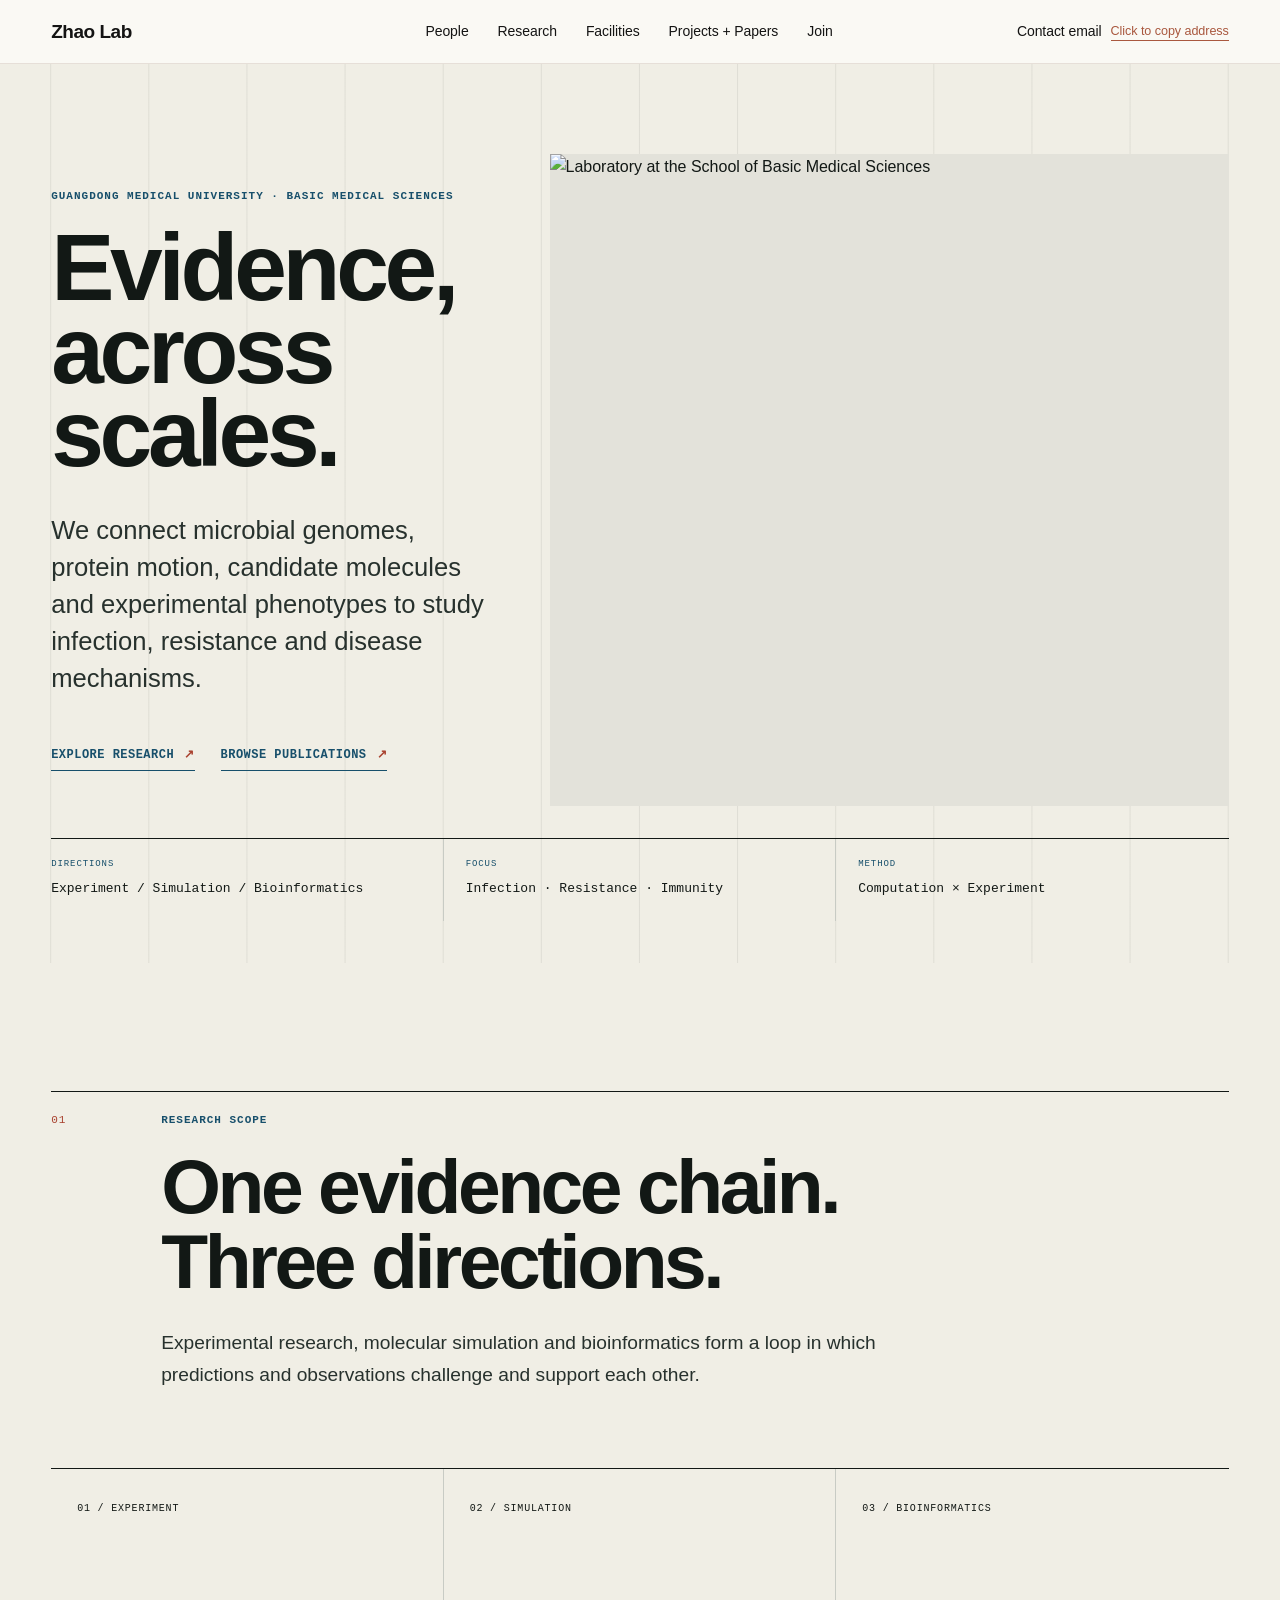
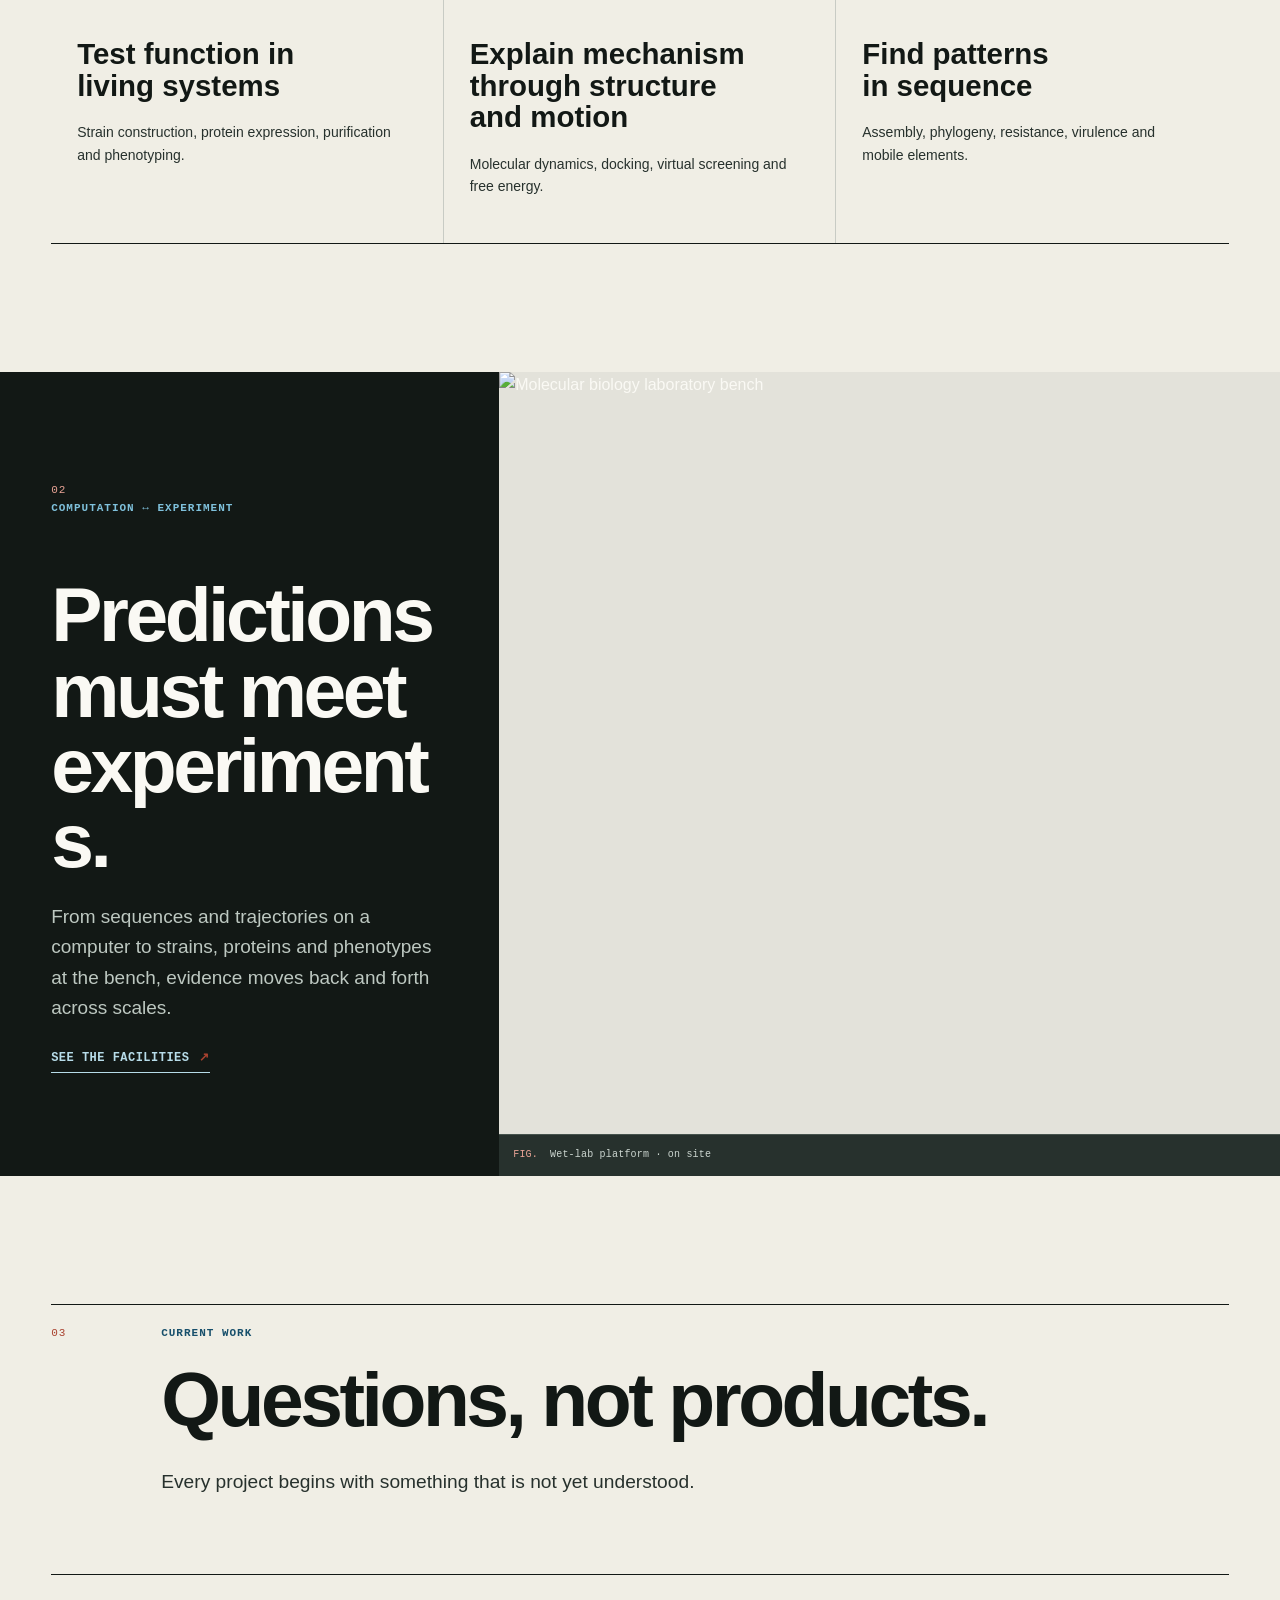
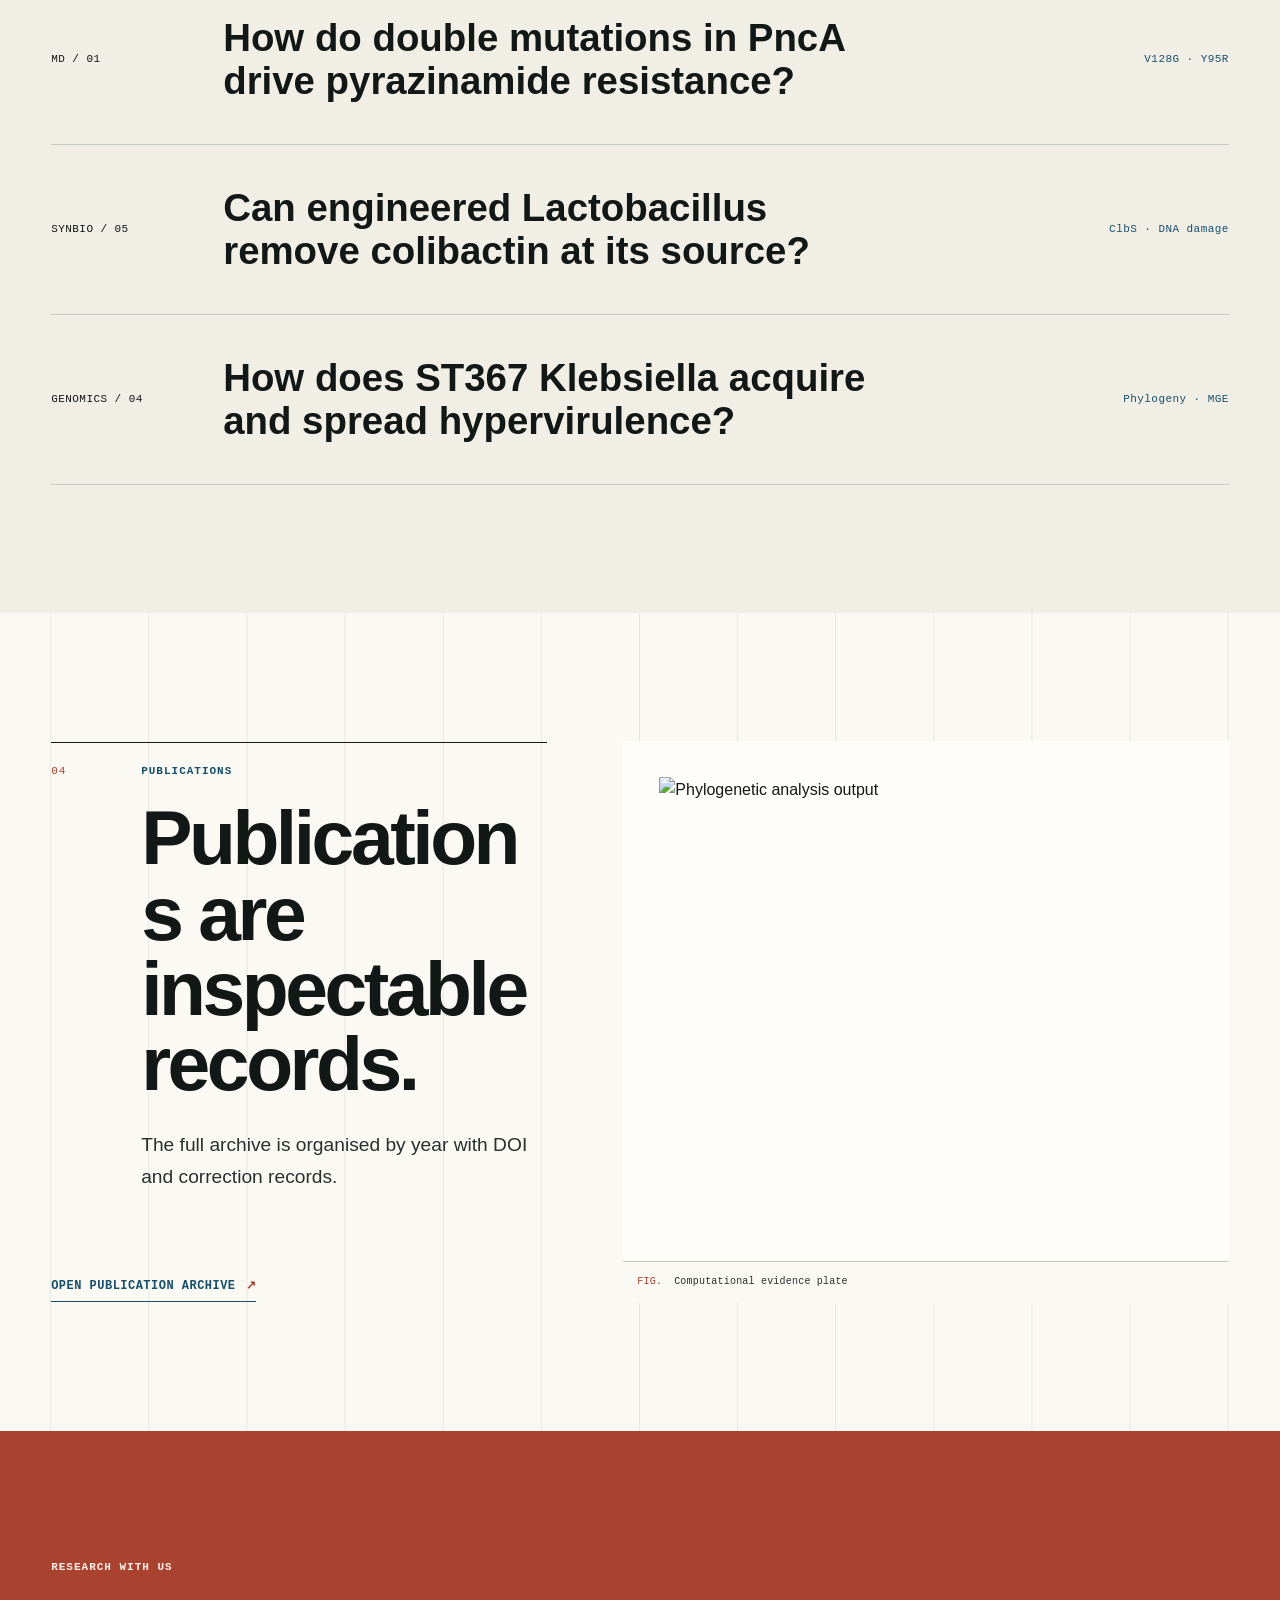
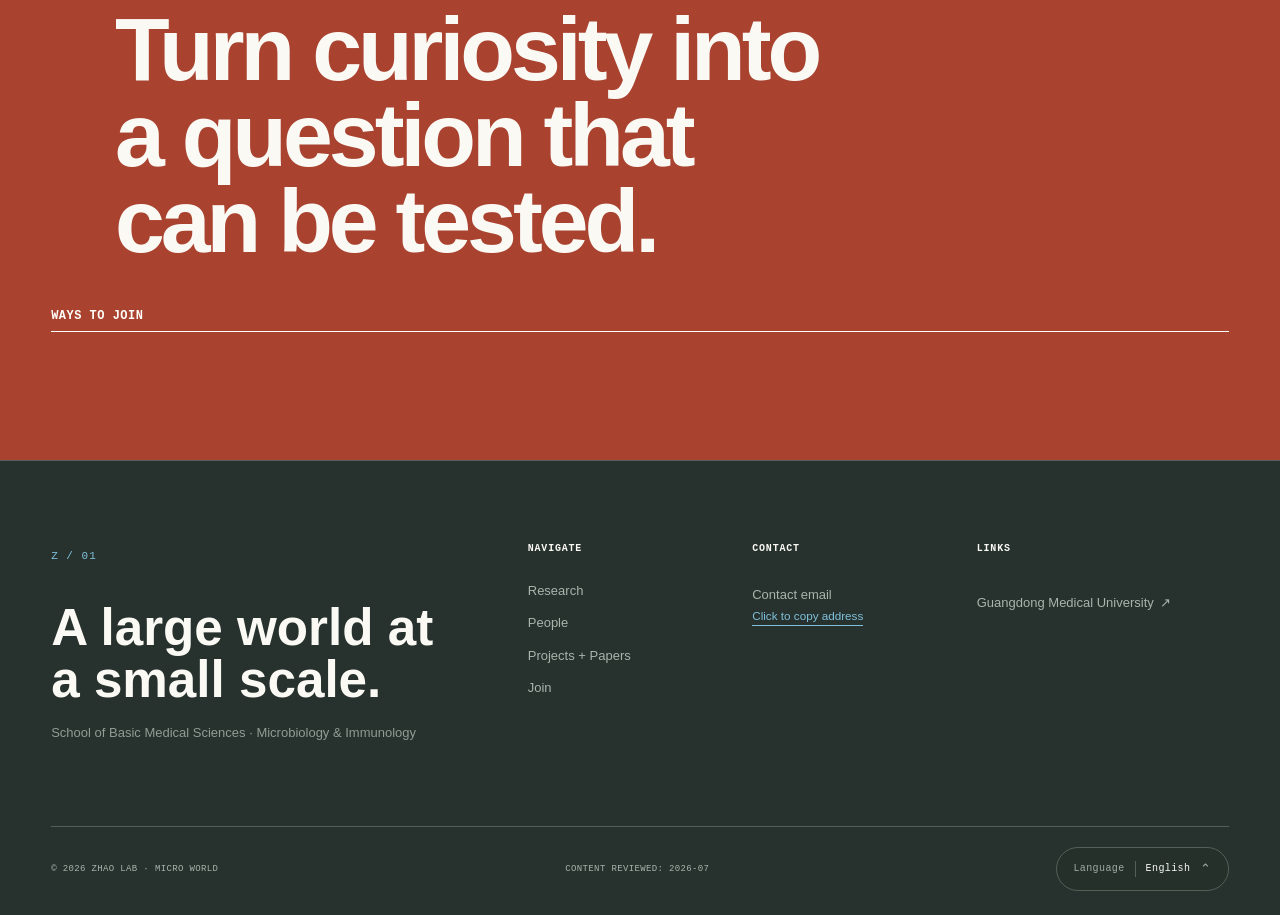
==== index.html @ 0862a72c "Add files via upload" ====
<!doctype html>
<html lang="en">
<head>
  <meta charset="UTF-8">
  <meta name="viewport" content="width=device-width, initial-scale=1">
  <meta name="description" content="Zhao Lab at Guangdong Medical University studies infection, antimicrobial resistance and molecular mechanisms through bioinformatics, simulation and experiments.">
  <meta name="theme-color" content="#121815">
  <link rel="canonical" href="https://zzglab.com/">
  <link rel="alternate" hreflang="zh-CN" href="https://zzglab.com/zh/">
  <link rel="alternate" hreflang="x-default" href="https://zzglab.com/">
  <meta property="og:type" content="website">
  <meta property="og:site_name" content="Zhao Lab · Micro World">
  <meta property="og:locale" content="en_US">
  <meta property="og:title" content="Zhao Lab | Micro World">
  <meta property="og:description" content="Zhao Lab at Guangdong Medical University studies infection, antimicrobial resistance and molecular mechanisms through bioinformatics, simulation and experiments.">
  <meta property="og:url" content="https://zzglab.com/">
  <meta property="og:image" content="https://zzglab.com/assets/team-group.jpg">
  <meta name="twitter:card" content="summary_large_image">
  <title>Zhao Lab | Micro World</title>
  <link rel="icon" href="assets/zhao-lab-logo.png" type="image/png" sizes="1254x1254">
  <script src="language-init.js?v=20260713-claude-nav"></script>
  <link rel="stylesheet" href="styles.css?v=20260713-claude-nav">
  <script type="application/ld+json">{"@context":"https://schema.org","@type":"ResearchOrganization","name":"Zhao Lab · Micro World","url":"https://zzglab.com/","email":"talent@zzglab.com","logo":"https://zzglab.com/assets/zhao-lab-logo.png","parentOrganization":{"@type":"CollegeOrUniversity","name":"Guangdong Medical University"},"areaServed":"CN","knowsAbout":["Experimental research","Molecular simulation","Bioinformatics"]}</script>
</head>
<body data-page="index" data-lang="en">
  <a class="skip-link" href="#main">Skip to main content</a>
  <header class="site-header" data-header>
    <div class="header-inner">
      <a class="brand" href="index.html" aria-label="Zhao Lab home"><b>Zhao Lab</b></a>
      <nav class="primary-nav" id="primary-menu" aria-label="Primary navigation"><a href="team.html">People</a><a href="research.html">Research</a><a href="facilities.html">Facilities</a><a href="projects.html">Projects + Papers</a><a href="join.html">Join</a></nav>
      <div class="header-tools">
        <button class="contact-link email-copy email-index" type="button" data-copy-email data-copy-label="Click to copy address" data-copied-label="Copied" aria-label="Copy lab email"><span>Contact email</span><span class="email-index-action" data-copy-action>Click to copy address</span><span class="sr-only" data-copy-status aria-live="polite"></span></button>
        <button class="menu-toggle" type="button" aria-controls="primary-menu" aria-expanded="false" data-open-label="Open menu" data-close-label="Close menu" aria-label="Open menu"><span></span><span></span></button>
      </div>
    </div>
  </header>
  <main id="main"><section class="home-hero grid-field">
    <div class="hero-statement reveal"><p class="kicker">Guangdong Medical University · Basic Medical Sciences</p><h1>Evidence,<br>across scales.</h1><p class="hero-lead">We connect microbial genomes, protein motion, candidate molecules and experimental phenotypes to study infection, resistance and disease mechanisms.</p><div class="hero-actions"><a class="text-link" href="research.html">Explore research<span aria-hidden="true">↗</span></a><a class="text-link" href="projects.html#publications">Browse publications<span aria-hidden="true">↗</span></a></div></div>
    <figure class="evidence-figure hero-figure reveal"><img src="assets/lab-wide.jpg" width="1080" height="726" alt="Laboratory at the School of Basic Medical Sciences" loading="lazy"><figcaption><span>FIG.</span>Laboratory space · archive material</figcaption></figure>
    <aside class="hero-register reveal"><div><span>DIRECTIONS</span><b>Experiment / Simulation / Bioinformatics</b></div><div><span>FOCUS</span><b>Infection · Resistance · Immunity</b></div><div><span>METHOD</span><b>Computation × Experiment</b></div></aside>
  </section>
  <section class="section-block" id="scope"><header class="section-head reveal"><span class="section-index">01</span><div><p class="kicker">RESEARCH SCOPE</p><h2>One evidence chain. Three directions.</h2><p class="section-intro">Experimental research, molecular simulation and bioinformatics form a loop in which predictions and observations challenge and support each other.</p></div></header>
    <div class="scale-ledger reveal"><a href="research.html#experiment"><span>01 / EXPERIMENT</span><h3>Test function in living systems</h3><p>Strain construction, protein expression, purification and phenotyping.</p></a><a href="research.html#dynamics"><span>02 / SIMULATION</span><h3>Explain mechanism through structure and motion</h3><p>Molecular dynamics, docking, virtual screening and free energy.</p></a><a href="research.html#bioinfo"><span>03 / BIOINFORMATICS</span><h3>Find patterns in sequence</h3><p>Assembly, phylogeny, resistance, virulence and mobile elements.</p></a></div>
  </section>
  <section class="photo-essay ink-section"><div class="photo-copy reveal"><span class="section-index">02</span><p class="kicker">COMPUTATION ↔ EXPERIMENT</p><h2>Predictions must meet experiments.</h2><p>From sequences and trajectories on a computer to strains, proteins and phenotypes at the bench, evidence moves back and forth across scales.</p><a class="text-link" href="facilities.html">See the facilities<span aria-hidden="true">↗</span></a></div><figure class="evidence-figure  reveal"><img src="assets/lab-bench.jpg" width="1080" height="756" alt="Molecular biology laboratory bench" loading="lazy"><figcaption><span>FIG.</span>Wet-lab platform · on site</figcaption></figure></section>
  <section class="section-block" id="work"><header class="section-head reveal"><span class="section-index">03</span><div><p class="kicker">CURRENT WORK</p><h2>Questions, not products.</h2><p class="section-intro">Every project begins with something that is not yet understood.</p></div></header>
    <div class="work-ledger reveal"><a href="projects.html#pnc"><span>MD / 01</span><h3>How do double mutations in PncA drive pyrazinamide resistance?</h3><b>V128G · Y95R</b></a><a href="projects.html#clbs"><span>SYNBIO / 05</span><h3>Can engineered Lactobacillus remove colibactin at its source?</h3><b>ClbS · DNA damage</b></a><a href="projects.html"><span>GENOMICS / 04</span><h3>How does ST367 Klebsiella acquire and spread hypervirulence?</h3><b>Phylogeny · MGE</b></a></div>
  </section>
  <section class="paper-preview grid-field" id="papers"><div><header class="section-head reveal"><span class="section-index">04</span><div><p class="kicker">PUBLICATIONS</p><h2>Publications are inspectable records.</h2><p class="section-intro">The full archive is organised by year with DOI and correction records.</p></div></header><a class="text-link" href="projects.html#publications">Open publication archive<span aria-hidden="true">↗</span></a></div><figure class="evidence-figure paper-art reveal"><img src="assets/phylogeny.png" width="747" height="627" alt="Phylogenetic analysis output" loading="lazy"><figcaption><span>FIG.</span>Computational evidence plate</figcaption></figure></section>
  <section class="join-callout"><p class="kicker">RESEARCH WITH US</p><h2>Turn curiosity into a question that can be tested.</h2><a class="text-link" href="join.html">Ways to join<span aria-hidden="true">↗</span></a></section></main>
  <footer class="site-footer">
    <div class="footer-grid">
      <div class="footer-identity"><span class="registration-mark">Z / 01</span><h2>A large world at a small scale.</h2><p>School of Basic Medical Sciences · Microbiology & Immunology</p></div>
      <div class="footer-column"><b>Navigate</b><a href="research.html">Research</a><a href="team.html">People</a><a href="projects.html">Projects + Papers</a><a href="join.html">Join</a></div>
      <div class="footer-column"><b>Contact</b><button class="footer-email email-copy email-index" type="button" data-copy-email data-copy-label="Click to copy address" data-copied-label="Copied" aria-label="Copy lab email"><span>Contact email</span><span class="email-index-action" data-copy-action>Click to copy address</span><span class="sr-only" data-copy-status aria-live="polite"></span></button></div>
      <div class="footer-column"><b>Links</b><a class="affiliation-link" href="https://www.gdmu.edu.cn/" target="_blank" rel="noopener">Guangdong Medical University<span aria-hidden="true">↗</span></a></div>
    </div>
    <div class="footer-legal"><span>© <span data-year></span> Zhao Lab · Micro World</span><span>Content reviewed: 2026-07</span><div class="language-menu footer-language" data-language-menu><button class="language-trigger" type="button" aria-expanded="false" aria-controls="footer-language-options" aria-label="Choose language" data-language-trigger><span>Language</span><span class="language-current-label">English</span><span class="language-chevron" aria-hidden="true">⌃</span></button><ul class="language-options" id="footer-language-options" data-language-options hidden><li><span aria-current="page">English</span></li><li><a data-language-switch data-language="zh" href="zh/index.html?lang=zh" lang="zh-CN">中文</a></li></ul></div></div>
  </footer>
  <script src="script.js?v=20260713-claude-nav"></script>
</body>
</html>
---- styles.css ----
@font-face {
  font-family: "IBM Plex Sans";
  src: url("assets/fonts/ibm-plex-sans.woff2") format("woff2");
  font-style: normal;
  font-weight: 300 700;
  font-display: swap;
}

@font-face {
  font-family: "IBM Plex Mono";
  src: url("assets/fonts/ibm-plex-mono.woff2") format("woff2");
  font-style: normal;
  font-weight: 400;
  font-display: swap;
}

@font-face {
  font-family: "IBM Plex Mono";
  src: url("assets/fonts/ibm-plex-mono-600.woff2") format("woff2");
  font-style: normal;
  font-weight: 600;
  font-display: swap;
}

:root {
  --paper: #f0eee5;
  --paper-bright: #faf9f4;
  --paper-deep: #e3e2da;
  --ink: #121815;
  --ink-soft: #27312d;
  --glass: #b9c2bc;
  --rule: #c8cbc4;
  --blue: #174f6b;
  --blue-bright: #277697;
  --oxide: #a9422f;
  --claude-canvas: #faf9f5;
  --claude-ink: #141413;
  --claude-coral: #cc785c;
  --claude-hairline: #e6dfd8;
  --claude-hover: #f0ebe3;
  --white: #fffefa;
  --max: 1320px;
  --gutter: clamp(20px, 4vw, 64px);
  --serif: "IBM Plex Sans", "Source Han Sans SC", "Noto Sans CJK SC", sans-serif;
  --sans: "IBM Plex Sans", "Source Han Sans SC", "Noto Sans CJK SC", sans-serif;
  --mono: "IBM Plex Mono", "SFMono-Regular", Consolas, monospace;
}

* { box-sizing: border-box; }
html { scroll-behavior: smooth; scroll-padding-top: 88px; -webkit-text-size-adjust: 100%; text-size-adjust: 100%; }
body { margin: 0; overflow-x: hidden; color: var(--ink); background: var(--paper); font-family: var(--sans); font-size: 16px; line-height: 1.58; -webkit-font-smoothing: antialiased; }
body.menu-open { overflow: hidden; }
a { color: inherit; text-decoration: none; }
img { max-width: 100%; height: auto; }
button { color: inherit; font: inherit; }
figure { margin: 0; }
main *, .header-inner > *, .footer-grid > * { min-width: 0; }
h1, h2, h3, p, a, button { overflow-wrap: break-word; }
h1, h2, h3 { text-wrap: balance; }
p { text-wrap: pretty; }
::selection { color: var(--white); background: var(--blue); }

.skip-link { position: fixed; left: 16px; top: -80px; z-index: 1000; padding: 12px 18px; color: var(--white); background: var(--oxide); transition: top .2s ease; }
.skip-link:focus { top: 12px; }
:focus-visible { outline: 3px solid var(--oxide); outline-offset: 4px; }

.site-header { height: 64px; position: sticky; top: 0; z-index: 100; color: var(--claude-ink); background: rgba(250, 249, 245, .96); border-bottom: 1px solid var(--claude-hairline); backdrop-filter: blur(16px); }
.header-inner { width: min(1240px, calc(100% - 2 * var(--gutter))); height: 100%; margin: auto; display: grid; grid-template-columns: minmax(130px, 190px) minmax(0, 1fr) auto; align-items: center; gap: clamp(18px, 2.5vw, 36px); }
.brand { display: inline-flex; align-items: center; width: max-content; }
.brand b { display: block; font-family: var(--sans); font-size: 19px; font-weight: 650; line-height: 1; letter-spacing: -.025em; }
.primary-nav { display: flex; justify-content: center; gap: clamp(2px, .7vw, 10px); }
.primary-nav a, .header-tools .contact-link { position: relative; color: var(--claude-ink); font-family: var(--sans); font-size: 14px; font-weight: 500; letter-spacing: -.005em; }
.primary-nav a { padding: 8px 10px; border-radius: 7px; transition: color .18s ease, background .18s ease; }
.primary-nav a:hover { background: var(--claude-hover); }
.primary-nav a[aria-current="page"] { color: #9f4f38; background: #f3e9e3; }
.header-tools { display: flex; align-items: center; gap: 18px; }
.language-menu { position: relative; }
.language-trigger { min-height: 44px; display: inline-flex; align-items: center; gap: 10px; padding: 0 16px; border: 1px solid #53605a; border-radius: 999px; color: #9eaaa3; background: #26302b; font-family: var(--mono); font-size: 10px; letter-spacing: .04em; cursor: pointer; transition: color .2s ease, border-color .2s ease, background .2s ease; }
.language-trigger:hover, .language-trigger[aria-expanded="true"] { color: var(--paper-bright); }
.language-trigger:hover { border-color: #78867e; background: #2c3731; }
.language-current-label { padding-left: 10px; border-left: 1px solid #53605a; color: var(--paper-bright); }
.language-chevron { font-size: 13px; line-height: 1; transition: transform .2s ease; }
.language-trigger[aria-expanded="true"] .language-chevron { transform: rotate(180deg); }
.language-options { width: 180px; position: absolute; right: 0; bottom: calc(100% + 10px); z-index: 110; margin: 0; padding: 7px 14px; list-style: none; color: var(--paper-bright); background: var(--ink-soft); border: 1px solid #53605a; box-shadow: 0 18px 45px rgba(0, 0, 0, .22); }
.language-options[hidden] { display: none; }
.language-options li + li { border-top: 1px solid #47534e; }
.language-options a, .language-options span { min-height: 42px; display: flex; align-items: center; font-family: var(--mono); font-size: 10px; letter-spacing: .04em; text-transform: none; }
.language-options a { color: var(--paper-bright); }
.language-options a:hover { color: #7fc1dc; }
.language-options [aria-current="page"] { color: #829088; }
.contact-link { min-height: 40px; display: inline-flex; align-items: center; padding: 0; border: 0; background: transparent; cursor: pointer; }
.email-index { display: inline-flex; align-items: center; gap: 9px; padding: 0; border: 0; color: inherit; background: transparent; font: inherit; text-align: left; cursor: pointer; }
.email-index-action { color: #a9583e; border-bottom: 1px solid currentColor; font-size: .9em; line-height: 1.45; transition: color .18s ease; }
.email-index:hover .email-index-action, .email-index:focus-visible .email-index-action { color: var(--claude-coral); }
.email-index.is-copied .email-index-action { color: #34715b; }
.sr-only { width: 1px !important; height: 1px !important; position: absolute !important; overflow: hidden !important; clip: rect(0, 0, 0, 0) !important; white-space: nowrap !important; clip-path: inset(50%) !important; }
.menu-toggle { width: 42px; height: 42px; display: none; padding: 0; border: 1px solid var(--claude-hairline); border-radius: 7px; background: transparent; }
.menu-toggle span { width: 18px; height: 1px; display: block; margin: 5px auto; background: currentColor; transition: transform .25s ease; }
.menu-open .menu-toggle span:first-child { transform: translateY(3px) rotate(45deg); }
.menu-open .menu-toggle span:last-child { transform: translateY(-3px) rotate(-45deg); }

.grid-field { background-image: linear-gradient(to right, transparent calc(100% - 1px), rgba(18, 24, 21, .08) 1px); background-size: calc((100% - 2 * var(--gutter)) / 12) 100%; background-position: var(--gutter) 0; }
.kicker, .section-index, .registration-mark, .image-credit, .source-note { font-family: var(--mono); font-size: 11px; letter-spacing: .09em; text-transform: uppercase; }
.kicker { margin: 0 0 20px; color: var(--blue); font-weight: 600; }
.ink-section .kicker { color: #7fc1dc; }
h1, h2, h3 { font-family: var(--serif); font-weight: 600; }

.home-hero { min-height: calc(100vh - 64px); min-height: calc(100svh - 64px); padding: clamp(48px, 7vw, 104px) var(--gutter) 42px; display: grid; grid-template-columns: minmax(300px, .78fr) minmax(0, 1.22fr); grid-template-rows: 1fr auto; gap: 32px clamp(32px, 5vw, 80px); background-color: var(--paper); }
.hero-statement { align-self: center; padding-left: max(0px, calc((100vw - var(--max)) / 2 - var(--gutter))); }
.hero-statement h1 { max-width: 720px; margin: 0; font-size: clamp(60px, 7.4vw, 112px); line-height: .88; letter-spacing: -.045em; }
[lang="zh-CN"] .hero-statement h1 { font-size: clamp(58px, 7vw, 102px); line-height: 1; }
.hero-lead { max-width: 660px; margin: 36px 0 0; color: var(--ink-soft); font-family: var(--serif); font-size: clamp(21px, 2vw, 29px); line-height: 1.45; }
.hero-actions { display: flex; flex-wrap: wrap; gap: 26px; margin-top: 42px; }
.text-link { width: max-content; display: inline-flex; align-items: center; gap: 10px; padding: 7px 0 5px; color: var(--blue); border-bottom: 1px solid currentColor; font-family: var(--mono); font-size: 12px; font-weight: 600; letter-spacing: .04em; text-transform: uppercase; }
.text-link span { color: var(--oxide); }
.ink-section .text-link { color: #b7dce9; }
.hero-figure { min-height: 610px; align-self: stretch; }
.hero-figure img { height: 100%; min-height: 610px; object-fit: cover; }
.hero-register { grid-column: 1 / -1; display: grid; grid-template-columns: repeat(3, 1fr); border-top: 1px solid var(--ink); }
.hero-register div { min-height: 82px; padding: 18px 22px 10px 0; border-right: 1px solid var(--rule); }
.hero-register div:not(:first-child) { padding-left: 22px; }
.hero-register div:last-child { border: 0; }
.hero-register span, .hero-register b { display: block; }
.hero-register span { color: var(--blue); font-family: var(--mono); font-size: 9px; letter-spacing: .1em; }
.hero-register b { margin-top: 8px; font-family: var(--mono); font-size: 13px; font-weight: 500; }

.evidence-figure { position: relative; overflow: hidden; background: var(--paper-deep); }
.evidence-figure img { width: 100%; display: block; object-fit: cover; }
.evidence-figure figcaption { min-height: 42px; padding: 11px 14px; display: flex; gap: 12px; align-items: center; color: var(--ink-soft); background: var(--paper-bright); border-top: 1px solid var(--rule); font-family: var(--mono); font-size: 10px; letter-spacing: .02em; }
.evidence-figure figcaption span { color: var(--oxide); }
.ink-section .evidence-figure figcaption { color: #ccd6d0; background: var(--ink-soft); border-color: #46534d; }
.ink-section .evidence-figure figcaption span { color: #e8a395; }

.section-block, .gallery-section, .publication-section { padding: clamp(88px, 10vw, 160px) var(--gutter); }
.section-block > *, .gallery-section > *, .publication-section > * { width: min(var(--max), 100%); margin-left: auto; margin-right: auto; }
.muted-section { background: var(--paper-deep); }
.section-head { margin-bottom: clamp(44px, 6vw, 84px); display: grid; grid-template-columns: 110px minmax(0, 1fr); border-top: 1px solid var(--ink); padding-top: 20px; }
.section-index { color: var(--oxide); }
.ink-section .section-index { color: #e8a395; }
.section-head h2 { max-width: 980px; margin: 0; font-size: clamp(46px, 6vw, 88px); line-height: .98; letter-spacing: -.045em; }
[lang="zh-CN"] .section-head h2 { line-height: 1.12; }
.section-intro { max-width: 760px; margin: 28px 0 0; color: var(--ink-soft); font-size: clamp(17px, 1.5vw, 21px); line-height: 1.65; }
.ink-section .section-head { border-color: #65736c; }
.ink-section .section-intro { color: #b9c5be; }

.scale-ledger { display: grid; grid-template-columns: repeat(3, 1fr); border-top: 1px solid var(--ink); border-bottom: 1px solid var(--ink); }
.scale-ledger a { min-height: 360px; padding: 24px 26px 32px; position: relative; border-right: 1px solid var(--rule); transition: background .25s ease, color .25s ease; }
.scale-ledger a:last-child { border: 0; }
.scale-ledger a:hover { color: var(--paper-bright); background: var(--blue); }
.scale-ledger span { font-family: var(--mono); font-size: 10px; letter-spacing: .08em; }
.scale-ledger h3 { margin: 120px 0 20px; font-size: clamp(27px, 2.3vw, 36px); line-height: 1.08; }
.scale-ledger p { color: var(--ink-soft); font-size: 14px; }
.scale-ledger a:hover p { color: #e7efea; }

.photo-essay { min-height: 780px; display: grid; grid-template-columns: .78fr 1.22fr; }
.photo-copy { padding: clamp(64px, 8vw, 120px) var(--gutter); align-self: center; }
.photo-copy h2 { max-width: 610px; margin: 60px 0 24px; color: var(--paper-bright); font-size: clamp(52px, 6vw, 86px); line-height: .98; letter-spacing: -.045em; }
.photo-copy > p:not(.kicker) { max-width: 560px; color: #bdc8c1; font-size: 19px; }
.photo-essay > figure img { height: 100%; min-height: 738px; }
.photo-essay > figure figcaption { position: absolute; left: 0; right: 0; bottom: 0; }
.ink-section { color: var(--paper-bright); background: var(--ink); }

.work-ledger, .archive-ledger { border-top: 1px solid var(--ink); }
.work-ledger a { min-height: 170px; display: grid; grid-template-columns: 140px minmax(0, 1fr) auto; gap: 32px; align-items: center; border-bottom: 1px solid var(--rule); }
.work-ledger span, .work-ledger b { font-family: var(--mono); font-size: 11px; letter-spacing: .04em; }
.work-ledger h3 { margin: 0; font-size: clamp(26px, 3vw, 42px); line-height: 1.12; transition: color .2s ease; }
.work-ledger b { color: var(--blue); font-weight: 500; }
.work-ledger a:hover h3 { color: var(--oxide); }

.paper-preview { min-height: 760px; padding: clamp(88px, 10vw, 150px) var(--gutter); display: grid; grid-template-columns: .9fr 1.1fr; gap: clamp(40px, 6vw, 100px); align-items: center; background-color: var(--paper-bright); }
.paper-preview .section-head { grid-template-columns: 90px 1fr; }
.paper-art img { max-height: 600px; object-fit: contain; padding: 36px; background: var(--white); }

.join-callout { padding: clamp(76px, 10vw, 150px) var(--gutter); color: var(--paper-bright); background: var(--oxide); }
.join-callout > * { width: min(var(--max), 100%); margin-left: auto; margin-right: auto; }
.join-callout .kicker { color: #fff0e9; }
.join-callout h2 { max-width: 1050px; margin-top: 30px; margin-bottom: 36px; font-size: clamp(50px, 7vw, 102px); line-height: .96; letter-spacing: -.045em; }
.join-callout .text-link { color: var(--white); }

.page-hero { min-height: 720px; padding: clamp(64px, 8vw, 120px) var(--gutter); display: grid; grid-template-columns: .9fr 1.1fr; gap: clamp(40px, 6vw, 100px); align-items: center; background: var(--paper-bright); }
.page-title { max-width: 710px; justify-self: end; }
.page-title h1 { margin: 0; font-size: clamp(64px, 8vw, 116px); line-height: .88; letter-spacing: -.055em; }
[lang="zh-CN"] .page-title h1 { line-height: 1.04; }
.page-title > p:last-of-type { max-width: 650px; margin: 36px 0 0; color: var(--ink-soft); font-family: var(--serif); font-size: clamp(20px, 1.8vw, 27px); line-height: 1.5; }
.page-title .text-link { margin-top: 34px; }
.people-hero .hero-figure img { min-height: 560px; }
.research-hero .hero-data-figure img { max-height: 560px; object-fit: contain; padding: 30px; background: var(--paper); }
.portrait-figure img { height: 600px; object-fit: cover; object-position: center 35%; }

.profile-grid { display: grid; grid-template-columns: minmax(190px, .62fr) 1.25fr .8fr; gap: clamp(30px, 4vw, 70px); }
.profile-portrait { width: 100%; max-width: 260px; justify-self: center; align-self: start; }
.profile-portrait img { width: 100%; aspect-ratio: 174 / 210; object-fit: cover; background: var(--paper-deep); }
.profile-portrait figcaption { flex-wrap: wrap; align-items: flex-start; }
.profile-portrait figcaption a { flex: 1 1 130px; }
.profile-abstract > p { margin-top: 0; font-family: var(--serif); font-size: clamp(23px, 2.4vw, 35px); line-height: 1.48; }
.profile-abstract dl { margin: 60px 0 44px; border-top: 1px solid var(--ink); }
.profile-abstract dl div { padding: 18px 0; display: grid; grid-template-columns: 160px 1fr; border-bottom: 1px solid var(--rule); }
.profile-abstract dt { color: var(--blue); font-family: var(--mono); font-size: 10px; letter-spacing: .08em; }
.profile-abstract dd { margin: 0; }
.profile-note { padding: 34px; align-self: start; color: var(--paper-bright); background: var(--blue); }
.profile-note > span { font-family: var(--mono); font-size: 10px; letter-spacing: .08em; }
.profile-note blockquote { margin: 100px 0 38px; font-family: var(--serif); font-size: clamp(31px, 3vw, 45px); line-height: 1.08; }
.profile-note p { color: #d6e3e7; font-size: 14px; }

.principle-ledger, .value-ledger { display: grid; grid-template-columns: repeat(3, 1fr); border-top: 1px solid var(--ink); }
.principle-ledger article, .value-ledger article { min-height: 310px; padding: 26px; border-right: 1px solid #b6bab4; border-bottom: 1px solid #b6bab4; }
.principle-ledger article:last-child { border-right: 0; }
.principle-ledger span, .principle-ledger b, .value-ledger b { color: var(--oxide); font-family: var(--mono); font-size: 11px; }
.principle-ledger h3, .value-ledger h3 { margin: 100px 0 16px; font-size: 31px; line-height: 1.05; }
.principle-ledger p, .value-ledger p { color: var(--ink-soft); }

.editorial-gallery, .facility-gallery { display: grid; grid-template-columns: 1.45fr .55fr; grid-template-rows: 370px 270px; gap: 16px; }
.editorial-gallery .gallery-wide, .facility-gallery .gallery-wide { grid-row: 1 / 3; }
.editorial-gallery img, .facility-gallery img { height: calc(100% - 42px); object-fit: cover; }
.editorial-gallery figure, .facility-gallery figure { height: 100%; }
.archive-ledger a { min-height: 180px; display: grid; grid-template-columns: 140px 1fr 180px; align-items: center; gap: 32px; border-bottom: 1px solid var(--rule); }
.archive-ledger time { color: var(--oxide); font-family: var(--mono); font-size: 28px; }
.archive-ledger h3 { margin: 0; font-size: clamp(25px, 3vw, 38px); }
.archive-ledger span { color: var(--blue); font-family: var(--mono); font-size: 11px; text-align: right; }

.research-record { min-height: 790px; padding: clamp(80px, 9vw, 140px) var(--gutter); display: grid; grid-template-columns: 1fr 1fr; gap: clamp(50px, 8vw, 130px); align-items: center; }
.research-record > * { max-width: 650px; }
.research-record .research-copy { justify-self: end; }
.research-copy h2 { margin: 28px 0; font-size: clamp(49px, 5.5vw, 78px); line-height: 1; letter-spacing: -.04em; }
.research-lead { max-width: 590px; font-family: var(--serif); font-size: clamp(23px, 2.1vw, 31px); line-height: 1.35; }
.research-copy > p:not(.kicker, .research-lead) { max-width: 620px; color: var(--ink-soft); font-size: 17px; }
.ink-section .research-copy > p:not(.kicker, .research-lead) { color: #b9c5be; }
.method-line { margin-top: 36px; display: flex; flex-wrap: wrap; border-top: 1px solid var(--rule); }
.method-line span { padding: 10px 14px 10px 0; margin-right: 14px; color: var(--blue); font-family: var(--mono); font-size: 10px; }
.ink-section .method-line { border-color: #5a6761; }
.ink-section .method-line span { color: #7fc1dc; }
.research-record .evidence-figure img { height: 470px; object-fit: contain; padding: 28px; background: var(--paper-bright); }
.research-record#experiment .evidence-figure img { padding: 0; object-fit: cover; }
.research-plates { display: grid; gap: 14px; }
.research-record .research-plates .evidence-figure img { height: 245px; }

.facility-hero { height: min(850px, calc(100vh - 64px)); min-height: 650px; position: relative; overflow: hidden; color: var(--paper-bright); background: var(--ink); }
.facility-hero > img { width: 100%; height: 100%; display: block; object-fit: cover; filter: brightness(.62) saturate(.86); }
.facility-overlay { width: min(var(--max), calc(100% - 2 * var(--gutter))); position: absolute; left: 50%; top: 50%; z-index: 2; transform: translate(-50%, -50%); }
.facility-overlay .kicker { color: #9dd0e2; }
.facility-overlay h1 { max-width: 960px; margin: 0; font-size: clamp(64px, 8vw, 116px); line-height: .9; letter-spacing: -.055em; }
.image-credit { position: absolute; right: var(--gutter); bottom: 20px; z-index: 2; }
.fact-register { display: grid; grid-template-columns: repeat(4, 1fr); padding: 0 var(--gutter); border-bottom: 1px solid var(--ink); background: var(--paper-bright); }
.fact-register div { min-height: 190px; padding: 34px; border-right: 1px solid var(--rule); }
.fact-register div:last-child { border: 0; }
.fact-register b, .fact-register span { display: block; }
.fact-register b { font-family: var(--serif); font-size: clamp(38px, 4vw, 60px); font-weight: 450; }
.fact-register span { margin-top: 32px; color: var(--blue); font-family: var(--mono); font-size: 10px; }
.equipment-ledger { display: grid; grid-template-columns: repeat(2, 1fr); border-top: 1px solid var(--ink); }
.equipment-ledger article { min-height: 250px; padding: 28px; border-right: 1px solid #b6bab4; border-bottom: 1px solid #b6bab4; }
.equipment-ledger article:nth-child(even) { border-right: 0; }
.equipment-ledger span { color: var(--blue); font-family: var(--mono); font-size: 10px; }
.equipment-ledger h3 { margin: 70px 0 12px; font-size: 34px; }
.compute-section { min-height: 850px; padding: clamp(80px, 10vw, 150px) var(--gutter); display: grid; grid-template-columns: .85fr 1.15fr; gap: clamp(50px, 8vw, 130px); align-items: center; }
.compute-copy h2 { margin: 56px 0 24px; font-size: clamp(52px, 6vw, 84px); line-height: .98; }
.compute-copy > p:not(.kicker) { color: #bec9c2; font-size: 18px; }
.spec-line { margin-top: 42px; display: grid; grid-template-columns: 1fr 1fr; border-top: 1px solid #57635d; }
.spec-line span { padding: 20px 0; color: #c9d2cc; font-family: var(--mono); font-size: 11px; }
.spec-line b { margin-right: 9px; color: #83c4dd; font-size: 30px; }
.compute-images { height: 620px; display: grid; grid-template-columns: 1.3fr .7fr; gap: 14px; }
.compute-images figure, .compute-images img { height: 100%; }
.compute-images img { object-fit: cover; }
.compute-images figure { padding-bottom: 42px; }
.compute-images figcaption { position: absolute; bottom: 0; left: 0; right: 0; }
.process-strip { display: grid; grid-template-columns: repeat(4, 1fr); border-top: 1px solid var(--ink); }
.process-strip article { min-height: 290px; padding: 26px; border-right: 1px solid var(--rule); border-bottom: 1px solid var(--ink); }
.process-strip article:last-child { border-right: 0; }
.process-strip b { color: var(--oxide); font-family: var(--mono); font-size: 11px; }
.process-strip h3 { margin: 94px 0 12px; font-size: 30px; }
.process-strip p { color: var(--ink-soft); }

.project-hero { overflow: hidden; }
.evidence-stack { height: 560px; position: relative; }
.evidence-stack img { position: absolute; object-fit: contain; padding: 20px; background: var(--white); border: 1px solid var(--rule); }
.evidence-stack img:first-child { width: 68%; left: 0; top: 0; transform: rotate(-2deg); }
.evidence-stack img:last-child { width: 55%; right: 0; bottom: 0; transform: rotate(3deg); }
.project-ledger { border-top: 1px solid var(--ink); }
.project-row { min-height: 190px; display: grid; grid-template-columns: 140px minmax(280px, .9fr) 1.1fr; gap: 32px; align-items: center; border-bottom: 1px solid var(--rule); }
.project-row > span { color: var(--blue); font-family: var(--mono); font-size: 10px; letter-spacing: .06em; }
.project-row h3 { margin: 0; font-size: clamp(26px, 2.7vw, 39px); line-height: 1.1; }
.project-row p { color: var(--ink-soft); }
.student-ledger article { min-height: 165px; display: grid; grid-template-columns: 140px 1fr; gap: 32px; padding: 28px 0; border-top: 1px solid #b7bbb5; }
.student-ledger time { color: var(--oxide); font-family: var(--mono); font-size: 28px; }
.student-ledger span { color: var(--blue); font-family: var(--mono); font-size: 10px; }
.student-ledger h3 { margin: 12px 0 6px; font-size: clamp(24px, 2.6vw, 36px); }
.student-ledger p { margin: 0; color: var(--ink-soft); }

.publication-section { color: var(--paper-bright); background: var(--ink); }
.publication-archive { border-top: 1px solid #68766f; }
.publication-year { display: grid; grid-template-columns: 190px 1fr; border-bottom: 1px solid #53605a; }
.publication-year > header { padding: 35px 26px 30px 0; position: relative; }
.publication-year > header time, .publication-year > header span { display: block; }
.publication-year > header time { color: #82c3dc; font-family: var(--serif); font-size: 64px; line-height: 1; }
.publication-year > header span { margin-top: 12px; color: #8f9d95; font-family: var(--mono); font-size: 9px; letter-spacing: .08em; text-transform: uppercase; }
.publication-entry { display: grid; grid-template-columns: 52px 1fr; gap: 20px; padding: 34px 0; border-bottom: 1px solid #38433e; }
.publication-entry:last-child { border: 0; }
.publication-no { color: #829188; font-family: var(--mono); font-size: 10px; }
.publication-entry h3 { max-width: 950px; margin: 0; font-family: var(--serif); font-size: clamp(22px, 2.3vw, 33px); line-height: 1.22; }
.authors { max-width: 1000px; margin: 16px 0 0; color: #aebbb3; font-size: 13px; }
.citation-line { margin: 10px 0 0; color: #7fc1dc; font-family: var(--mono); font-size: 10px; letter-spacing: .03em; }
.publication-links { margin-top: 14px; display: flex; flex-wrap: wrap; gap: 18px; }
.publication-links a, .publication-links span { color: #e1e7e3; font-family: var(--mono); font-size: 10px; }
.publication-links a:hover { color: #f39d89; }
.correction-link { color: #f3a28e !important; }
.achievement-grid { display: grid; grid-template-columns: repeat(4, 1fr); border-top: 1px solid var(--ink); }
.achievement-grid article { min-height: 250px; padding: 26px; border-right: 1px solid var(--rule); border-bottom: 1px solid var(--ink); }
.achievement-grid article:last-child { border-right: 0; }
.achievement-grid strong { display: block; color: var(--oxide); font-family: var(--serif); font-size: 86px; font-weight: 400; }
.achievement-grid span { max-width: 170px; display: block; font-size: 14px; }
.award-note { margin-top: 70px; padding: 40px; color: var(--paper-bright); background: var(--blue); }
.award-note span { font-family: var(--mono); font-size: 10px; }
.award-note h3 { max-width: 850px; margin: 70px 0 20px; font-size: clamp(35px, 4.5vw, 62px); }
.award-note p { max-width: 720px; color: #d6e5ea; }

.audience-ledger { display: grid; grid-template-columns: 1fr 1fr; border-top: 1px solid var(--ink); }
.audience-ledger article { min-height: 370px; padding: 28px; border-right: 1px solid var(--rule); border-bottom: 1px solid var(--ink); }
.audience-ledger article:last-child { border-right: 0; }
.audience-ledger span, .path-ledger > article > span { color: var(--blue); font-family: var(--mono); font-size: 10px; letter-spacing: .06em; }
.audience-ledger h3 { margin: 130px 0 20px; font-size: clamp(34px, 4vw, 52px); }
.audience-ledger p { max-width: 520px; color: var(--ink-soft); }
.value-ledger { grid-template-columns: repeat(4, 1fr); }
.value-ledger article:last-child { border-right: 0; }
.path-ledger { display: grid; grid-template-columns: repeat(3, 1fr); border-top: 1px solid var(--ink); }
.path-ledger article { min-height: 570px; padding: 34px; position: relative; border-right: 1px solid var(--rule); border-bottom: 1px solid var(--ink); }
.path-ledger article:last-child { border-right: 0; }
.path-ledger h3 { margin: 80px 0 20px; font-size: clamp(37px, 4.5vw, 60px); }
.path-ledger p { max-width: 500px; color: var(--ink-soft); }
.path-ledger ul { margin: 34px 0 50px; padding: 0; list-style: none; border-top: 1px solid var(--rule); }
.path-ledger li { padding: 9px 0; border-bottom: 1px solid var(--rule); font-family: var(--mono); font-size: 11px; }
.path-ledger .text-link { position: absolute; left: 34px; bottom: 34px; }
.source-note { margin-top: 30px !important; color: #59645f; text-transform: none; }
.contact-panel { padding: clamp(90px, 12vw, 180px) var(--gutter); }
.contact-panel > * { width: min(var(--max), 100%); margin-left: auto; margin-right: auto; }
.contact-panel h2 { margin: 30px auto 70px; font-size: clamp(60px, 8vw, 116px); line-height: .9; }
.contact-ledger { border-top: 1px solid #627069; }
.contact-ledger .contact-copy { width: 100%; min-height: 95px; display: grid; grid-template-columns: minmax(140px, 240px) minmax(0, 1fr) auto; align-items: center; gap: 24px; padding: 0; text-align: left; border: 0; border-bottom: 1px solid #3e4a44; background: transparent; }
.contact-ledger span:not(.sr-only) { color: #7fc1dc; font-family: var(--mono); font-size: 10px; }
.contact-ledger b { font-family: var(--serif); font-size: clamp(22px, 3vw, 38px); font-weight: 450; }
.contact-ledger .email-index-action { color: #b7dce9; }

.site-footer { padding: 80px var(--gutter) 24px; color: #b9c4bd; background: var(--ink-soft); border-top: 1px solid #53605a; }
.footer-grid, .footer-legal { width: min(var(--max), 100%); margin: auto; }
.footer-grid { display: grid; grid-template-columns: 1.35fr .55fr .55fr .8fr; gap: clamp(30px, 4vw, 60px); }
.footer-identity h2 { max-width: 620px; margin: 36px 0 18px; color: var(--paper-bright); font-size: clamp(38px, 4vw, 60px); line-height: 1; }
.footer-identity p { color: #8f9d95; font-size: 13px; }
.registration-mark { color: #7fc1dc; }
.footer-column b, .footer-column a, .footer-column > span { display: block; }
.footer-column b { margin-bottom: 24px; color: var(--paper-bright); font-family: var(--mono); font-size: 10px; letter-spacing: .08em; text-transform: uppercase; }
.footer-column a, .footer-column > span { margin: 12px 0; color: #a9b4ad; font-size: 13px; }
.footer-column a:hover { color: var(--white); }
.footer-email { min-height: 34px; align-items: flex-start; flex-direction: column; gap: 3px; padding: 0; border: 0; color: #a9b4ad; background: transparent; font-size: 13px; text-align: left; }
.footer-email:hover { color: var(--white); }
.footer-email .email-index-action { color: #7fc1dc; }
.affiliation-link { display: inline-flex !important; align-items: baseline; gap: 6px; max-width: 220px; }
.affiliation-link > span { margin: 0; line-height: 1.35; }
.affiliation-link > span > span { display: inline; margin-left: 4px; color: #7fc1dc; }
.footer-legal { margin-top: 70px; padding-top: 20px; display: flex; align-items: center; justify-content: space-between; gap: 24px; border-top: 1px solid #53605a; color: #aab5ae; font-family: var(--mono); font-size: 9px; letter-spacing: .04em; text-transform: uppercase; }

.reveal { opacity: 1; transform: none; }
.js .reveal { opacity: 0; transform: translateY(26px); transition: opacity .65s ease, transform .65s cubic-bezier(.2, .7, .2, 1); }
.js .reveal.is-visible { opacity: 1; transform: none; }

@media (max-width: 1100px) {
  .header-inner { grid-template-columns: 150px 1fr auto; gap: 14px; }
  .primary-nav { gap: 0; }
  .primary-nav a { padding-right: 8px; padding-left: 8px; font-size: 12px; }
  .home-hero, .page-hero { grid-template-columns: 1fr 1fr; }
  .hero-statement h1 { font-size: 70px; }
  .hero-figure, .hero-figure img { min-height: 500px; }
  .scale-ledger { grid-template-columns: repeat(3, 1fr); }
  .profile-grid { grid-template-columns: 220px 1fr; }
  .profile-note { grid-column: 1 / -1; }
  .publication-year { grid-template-columns: 145px 1fr; }
  .publication-year > header time { font-size: 50px; }
  .achievement-grid, .fact-register, .process-strip, .value-ledger { grid-template-columns: 1fr 1fr; }
  .achievement-grid article:nth-child(2), .fact-register div:nth-child(2), .process-strip article:nth-child(2), .value-ledger article:nth-child(2) { border-right: 0; }
  .compute-section { grid-template-columns: 1fr; }
  .compute-copy { max-width: 800px; }
  .compute-images { height: 560px; }
}

@media (max-width: 960px) {
  html { scroll-padding-top: 76px; }
  .site-header { height: 64px; position: sticky; top: 0; }
  .header-inner { width: calc(100% - 32px); grid-template-columns: 1fr auto; }
  .primary-nav { display: none; position: fixed; top: 64px; left: 0; right: 0; bottom: 0; z-index: 98; padding: 36px 24px 100px; overflow-y: auto; flex-direction: column; justify-content: flex-start; gap: 0; background: var(--claude-canvas); }
  .menu-open .primary-nav { display: flex; }
  .primary-nav a { padding: 17px 8px; color: var(--claude-ink); border-bottom: 1px solid var(--claude-hairline); border-radius: 0; font-family: var(--sans); font-size: 30px; text-transform: none; }
  .primary-nav a:hover, .primary-nav a[aria-current="page"] { color: #9f4f38; background: transparent; }
  .primary-nav a::after { display: none; }
  .menu-toggle { display: block; }
  .contact-link { display: none !important; }
  .header-tools { gap: 8px; }
  .grid-field { background-size: calc((100% - 32px) / 4) 100%; background-position: 16px 0; }
  .home-hero, .page-hero { min-height: auto; padding: 72px 20px 24px; grid-template-columns: 1fr; grid-template-rows: auto; }
  .hero-statement { padding: 0; }
  .hero-statement h1, .page-title h1 { font-size: clamp(54px, 15vw, 76px); }
  .hero-figure, .hero-figure img { min-height: 420px; }
  .hero-register { grid-column: auto; grid-template-columns: 1fr; }
  .hero-register div, .hero-register div:not(:first-child) { min-height: 68px; padding: 14px 0; border-right: 0; border-bottom: 1px solid var(--rule); }
  .page-title { justify-self: start; }
  .page-title > p:last-of-type { font-size: 20px; }
  .section-head { grid-template-columns: 64px 1fr; }
  .section-head h2 { font-size: clamp(42px, 11vw, 64px); }
  .photo-essay, .paper-preview, .profile-grid, .research-record, .compute-section { grid-template-columns: 1fr; }
  .photo-essay > figure img { min-height: 520px; }
  .paper-preview { min-height: auto; }
  .paper-art img { max-height: 460px; }
  .work-ledger a { grid-template-columns: 90px 1fr; padding: 26px 0; }
  .work-ledger b { grid-column: 2; }
  .research-record { min-height: auto; }
  .research-record .research-copy { width: 100%; justify-self: start; max-width: 700px; }
  .research-record .evidence-figure { width: 100%; max-width: 700px; }
  .editorial-gallery, .facility-gallery { grid-template-columns: 1fr; grid-template-rows: 420px 420px 320px; }
  .editorial-gallery .gallery-wide, .facility-gallery .gallery-wide { grid-row: auto; }
  .archive-ledger a { grid-template-columns: 100px 1fr; padding: 30px 0; }
  .archive-ledger span { grid-column: 2; text-align: left; }
  .facility-overlay h1 { font-size: 68px; }
  .project-row { grid-template-columns: 100px 1fr; padding: 28px 0; }
  .project-row p { grid-column: 2; margin-top: 0; }
  .publication-year { grid-template-columns: 1fr; }
  .publication-year > header { padding: 38px 0 14px; }
  .publication-year > header time { font-size: 56px; }
  .publication-entry { grid-template-columns: 38px 1fr; }
  .audience-ledger, .path-ledger { grid-template-columns: 1fr; }
  .audience-ledger article, .path-ledger article { border-right: 0; }
  .footer-grid { grid-template-columns: 1fr 1fr; }
  .footer-identity { grid-column: 1 / -1; }
}

@media (max-width: 560px) {
  :root { --gutter: 16px; }
  body { font-size: 15px; }
  .brand b { font-size: 18px; }
  .home-hero { padding-top: 58px; }
  .hero-statement h1, .page-title h1 { font-size: 55px; }
  [lang="zh-CN"] .hero-statement h1, [lang="zh-CN"] .page-title h1 { font-size: 50px; }
  .hero-lead { font-size: 20px; }
  .hero-actions { flex-direction: column; gap: 16px; }
  .hero-figure, .hero-figure img { min-height: 300px; }
  .section-block, .gallery-section, .publication-section { padding-top: 78px; padding-bottom: 78px; }
  .section-head { grid-template-columns: 1fr; gap: 18px; }
  .section-head h2 { font-size: 42px; }
  [lang="zh-CN"] .section-head h2 { font-size: 39px; }
  .scale-ledger { grid-template-columns: 1fr; }
  .scale-ledger a, .scale-ledger a:nth-child(2) { min-height: 280px; border-right: 0; border-bottom: 1px solid var(--rule); }
  .scale-ledger h3 { margin-top: 72px; }
  .photo-copy { padding: 76px 20px; }
  .photo-copy h2 { margin-top: 44px; font-size: 49px; }
  .photo-essay > figure img { min-height: 340px; }
  .work-ledger a { grid-template-columns: 1fr; gap: 10px; }
  .work-ledger b { grid-column: auto; }
  .paper-preview { padding-top: 78px; padding-bottom: 78px; }
  .join-callout h2 { font-size: 47px; }
  .page-hero { padding-top: 58px; }
  .people-hero .hero-figure img, .portrait-figure img { min-height: 360px; height: 440px; }
  .profile-abstract dl div { grid-template-columns: 1fr; gap: 6px; }
  .profile-note { padding: 28px; }
  .profile-note blockquote { margin-top: 76px; font-size: 33px; }
  .principle-ledger, .value-ledger, .equipment-ledger, .achievement-grid, .fact-register, .process-strip { grid-template-columns: 1fr; }
  .principle-ledger article, .value-ledger article, .equipment-ledger article, .achievement-grid article, .fact-register div, .process-strip article { border-right: 0 !important; }
  .editorial-gallery, .facility-gallery { grid-template-rows: 300px 360px 250px; }
  .archive-ledger a { grid-template-columns: 1fr; gap: 12px; }
  .archive-ledger span { grid-column: auto; }
  .research-copy h2 { font-size: 44px; }
  .research-record .evidence-figure img { height: 330px; padding: 14px; }
  .facility-hero { min-height: 620px; }
  .facility-overlay h1 { font-size: 52px; }
  .fact-register div { min-height: 145px; padding: 26px 4px; }
  .compute-images { height: auto; grid-template-columns: 1fr; }
  .compute-images figure { height: 380px; }
  .spec-line { grid-template-columns: 1fr; }
  .project-row { grid-template-columns: 1fr; gap: 10px; }
  .project-row p { grid-column: auto; }
  .evidence-stack { height: 390px; }
  .student-ledger article { grid-template-columns: 1fr; gap: 12px; }
  .publication-entry { grid-template-columns: 1fr; gap: 10px; }
  .publication-entry h3 { font-size: 23px; }
  .authors { font-size: 12px; }
  .achievement-grid article { min-height: 190px; }
  .award-note { padding: 28px; }
  .audience-ledger { grid-template-columns: 1fr; }
  .audience-ledger article { min-height: 320px; border-right: 0; }
  .audience-ledger h3 { margin-top: 100px; }
  .path-ledger article { min-height: 600px; padding: 28px 20px; }
  .path-ledger .text-link { left: 20px; bottom: 28px; }
  .contact-panel h2 { font-size: 54px; }
  .contact-ledger .contact-copy { grid-template-columns: 1fr; gap: 8px; padding: 20px 0; }
  .footer-grid { grid-template-columns: 1fr; }
  .footer-identity { grid-column: auto; }
  .footer-legal { align-items: flex-start; flex-direction: column; gap: 10px; }
  .footer-language { margin-top: 14px; }
  .footer-language .language-options { right: auto; left: 0; }
}

@media (prefers-reduced-motion: reduce) {
  html { scroll-behavior: auto; }
  *, *::before, *::after { animation-duration: .01ms !important; animation-iteration-count: 1 !important; transition-duration: .01ms !important; }
  .js .reveal { opacity: 1; transform: none; }
}
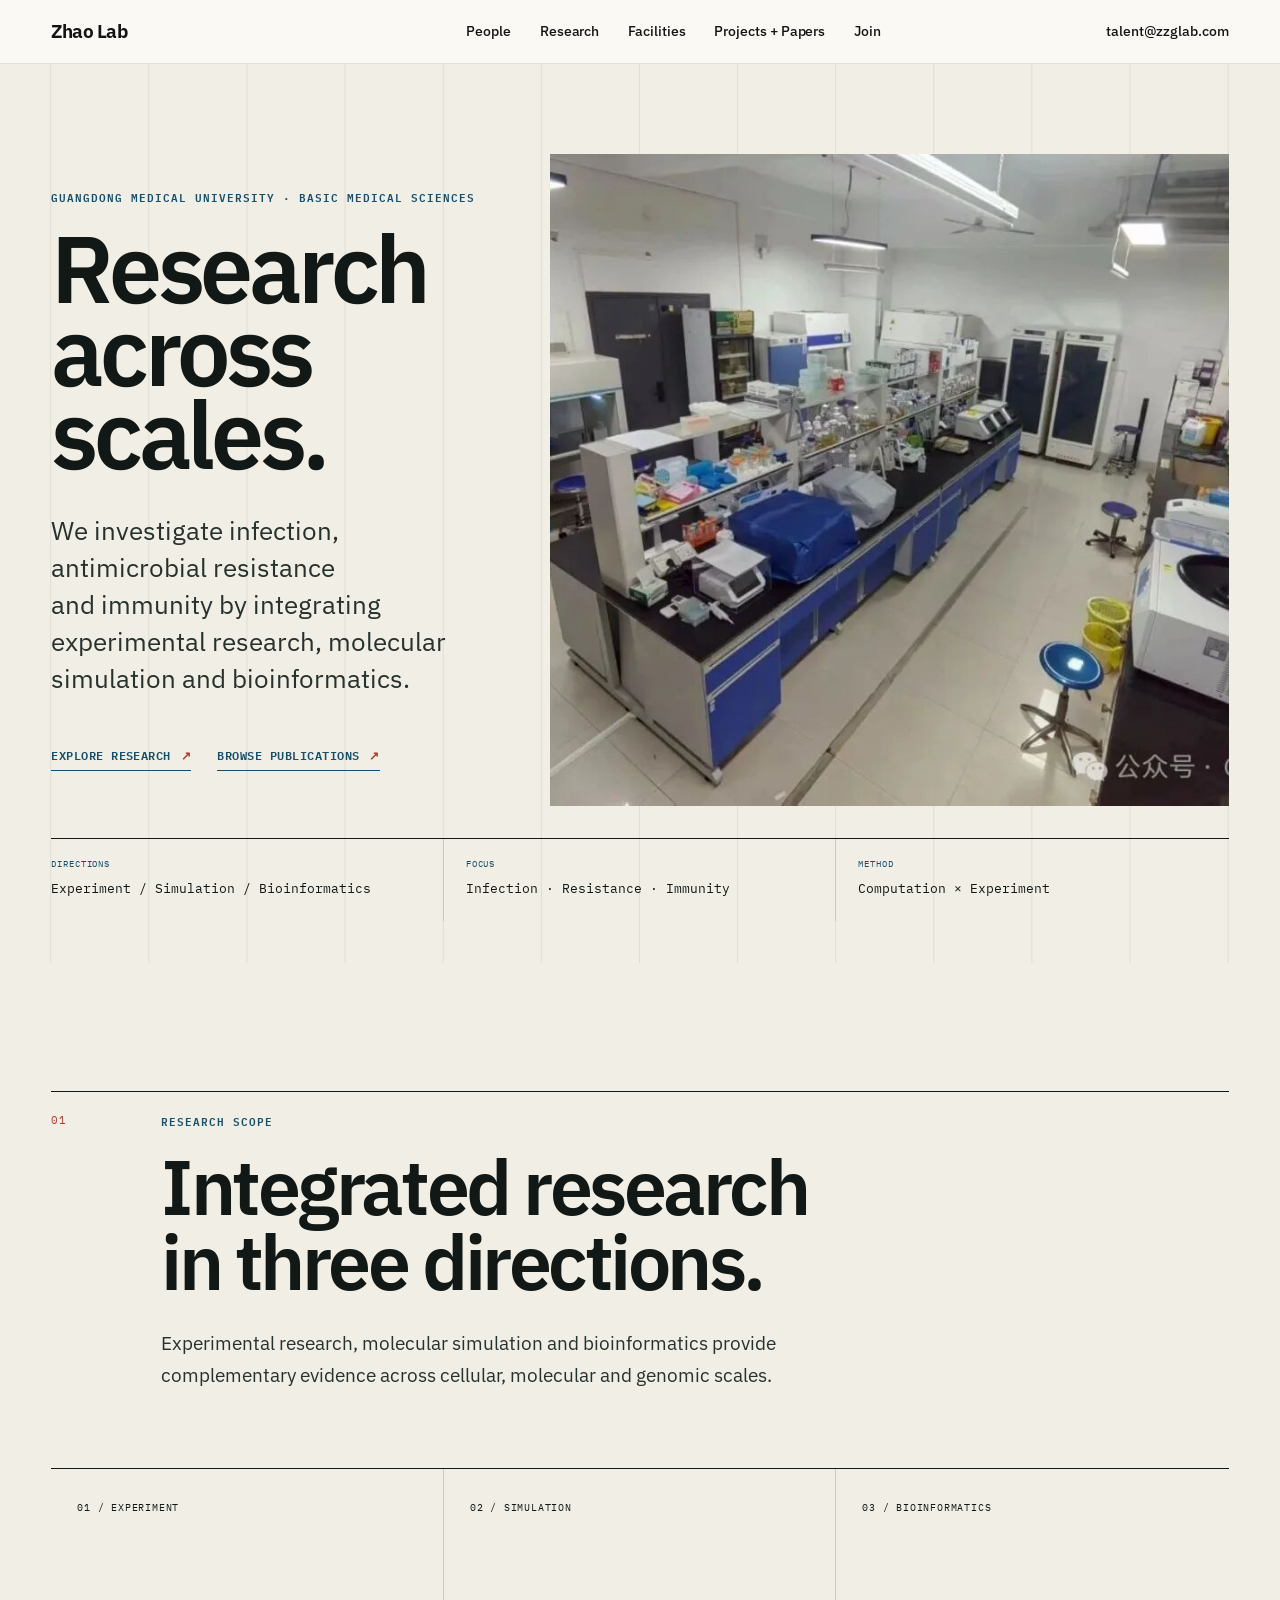
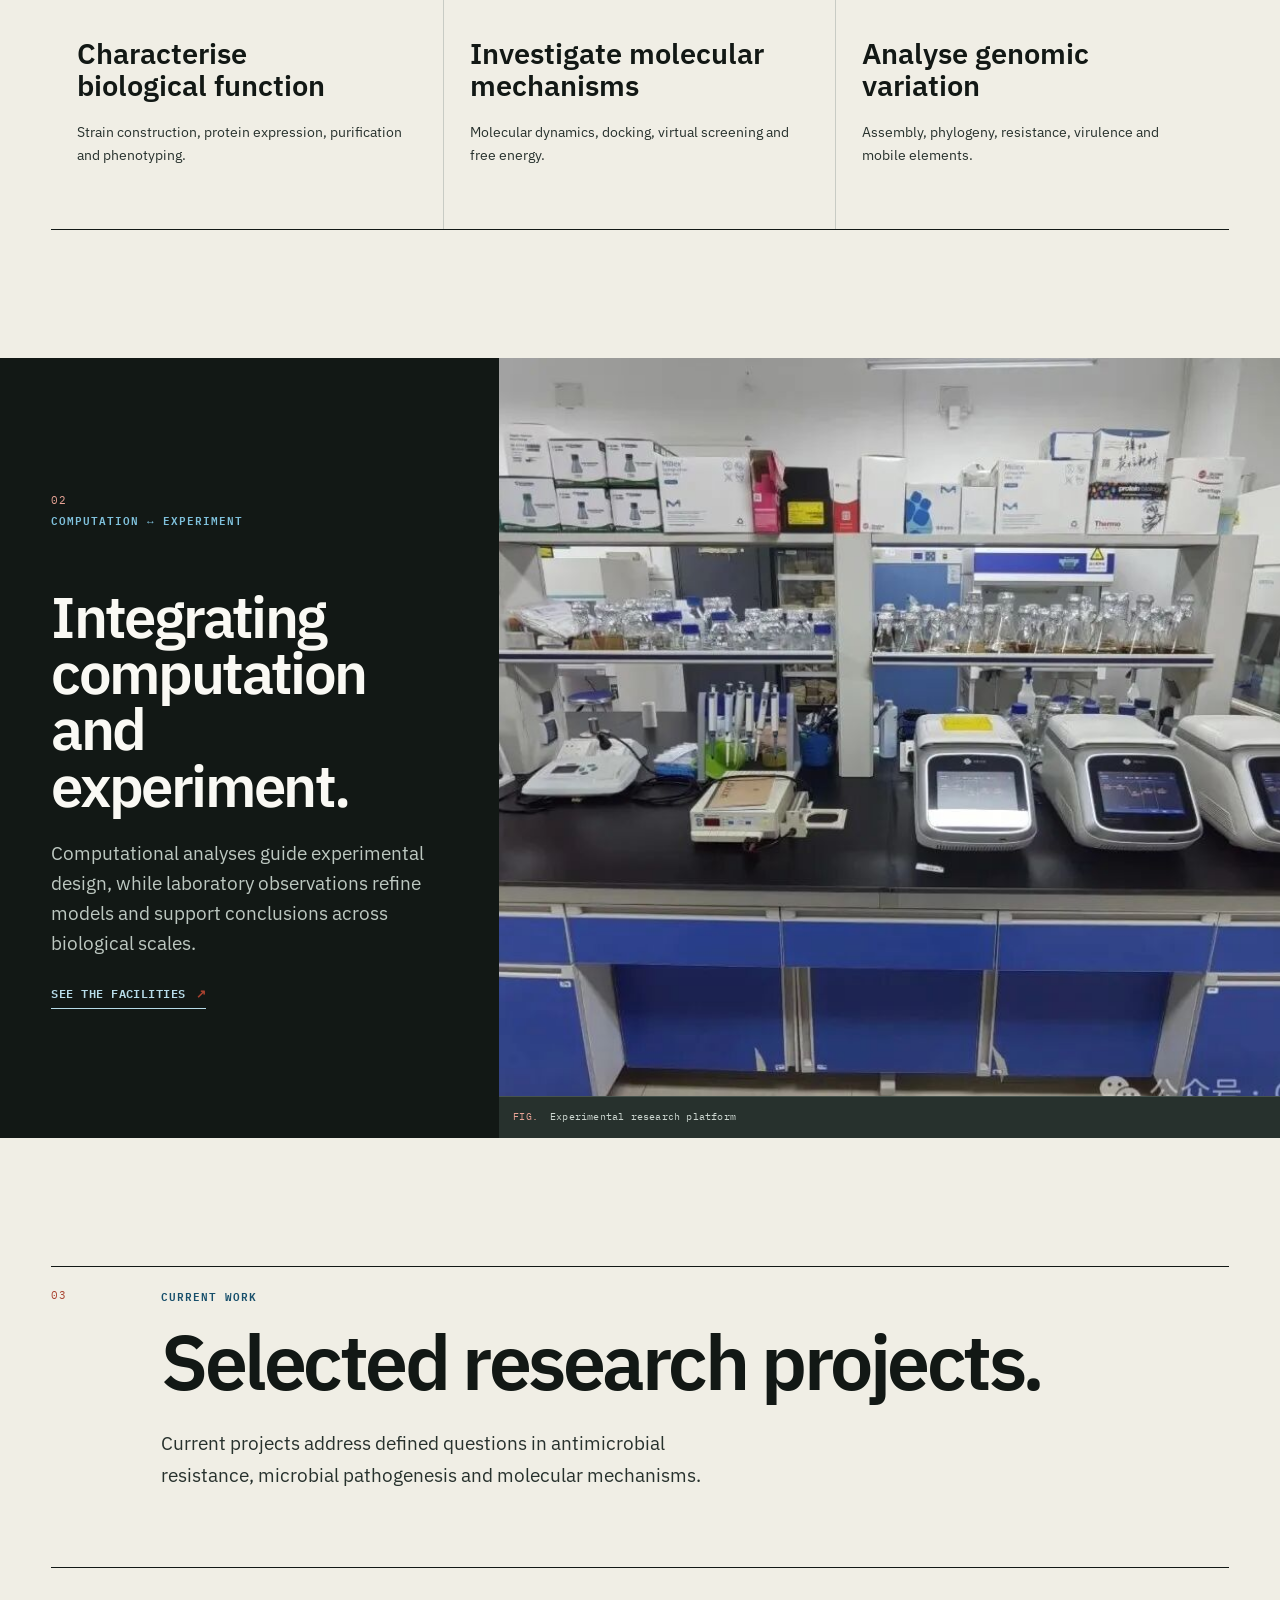
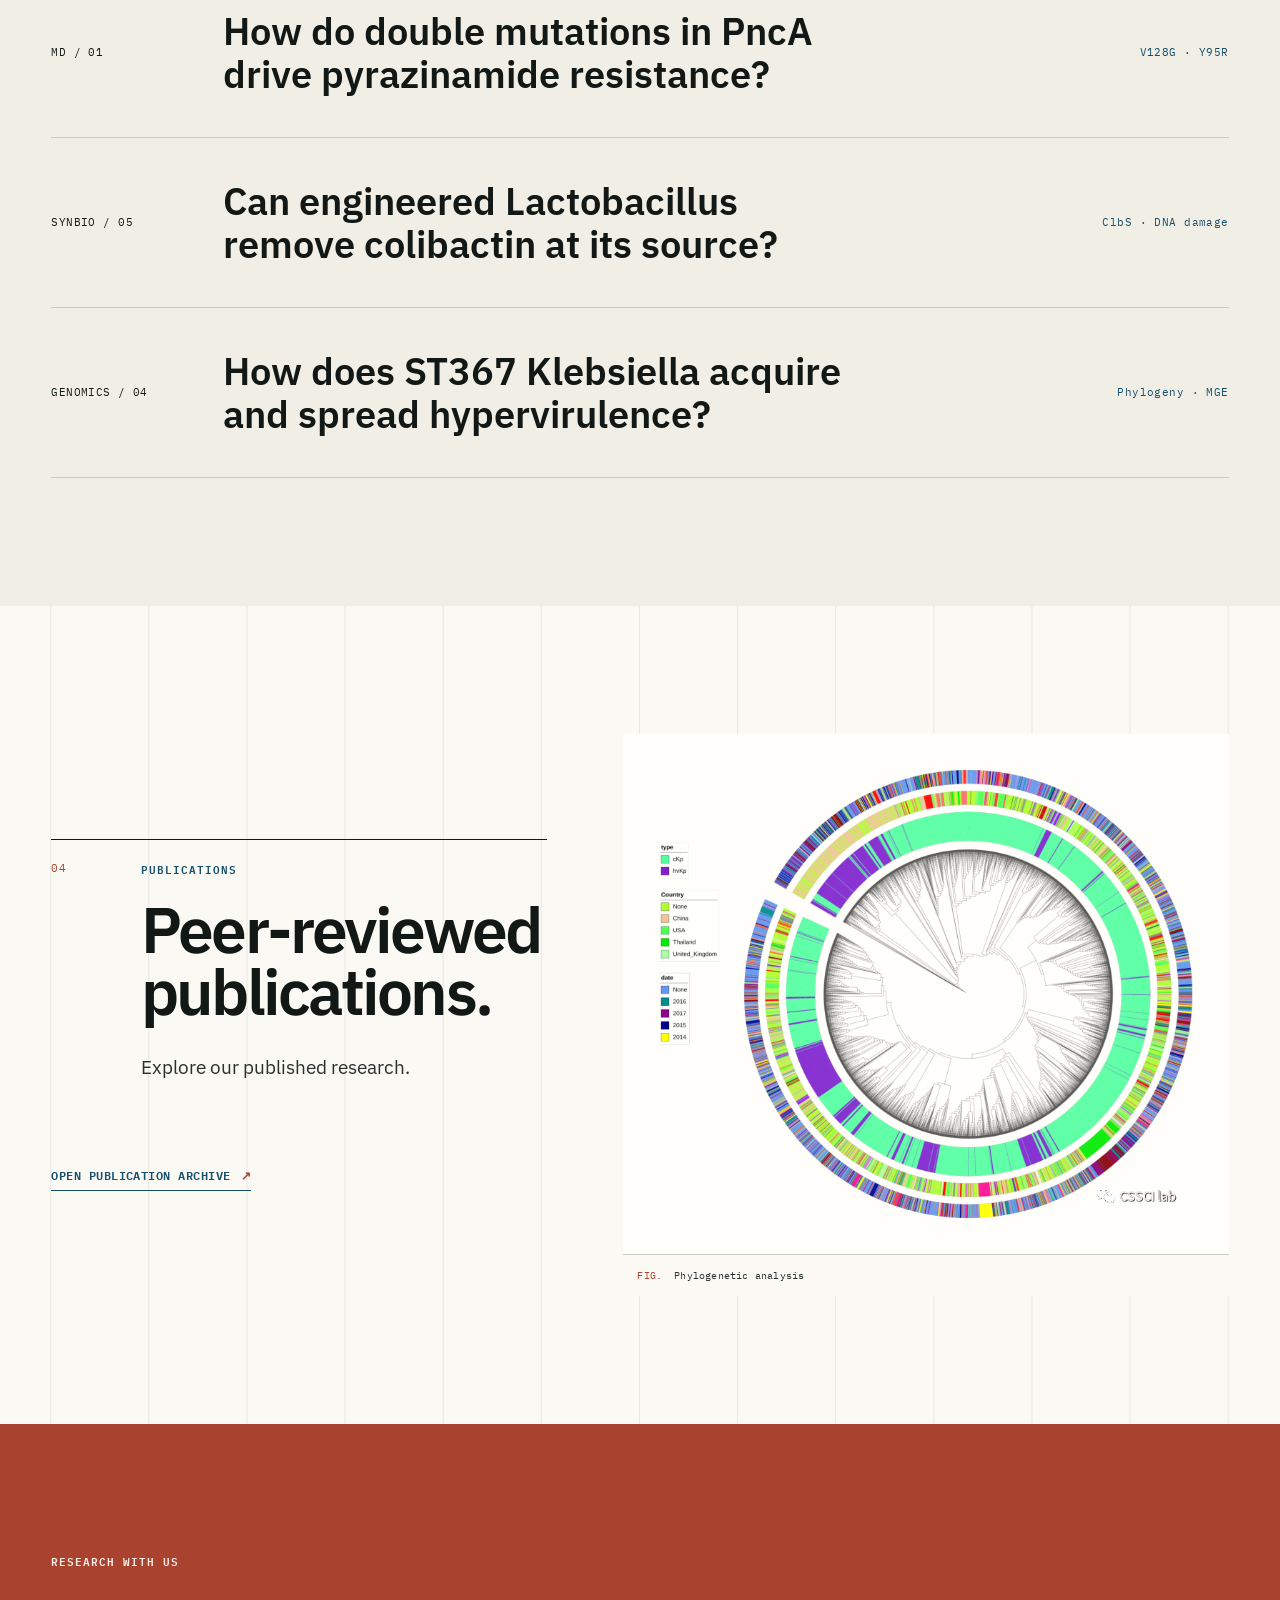
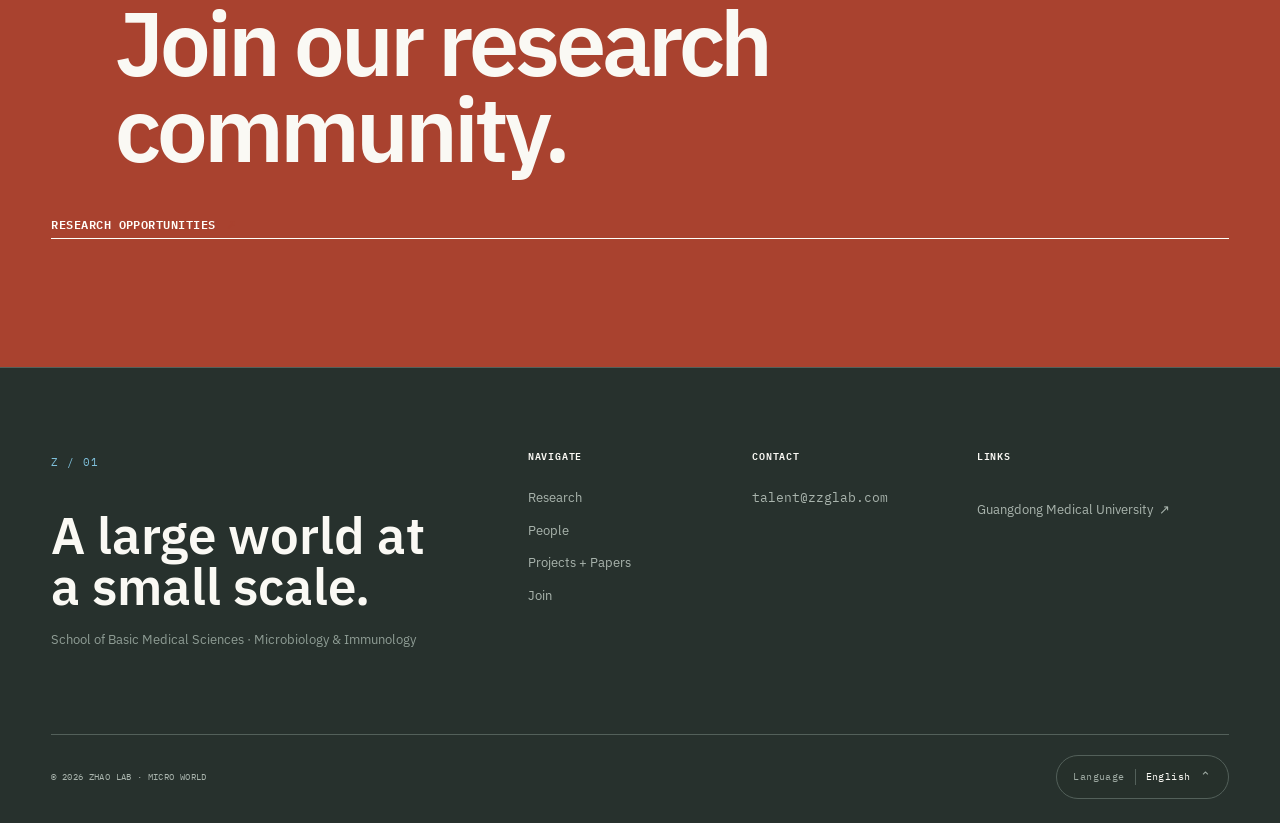
==== commit e04720cd: "Refine public copy, contacts, and responsive layout" ====
--- a/index.html
+++ b/index.html
@@ -1,4 +1,4 @@
-<!doctype html>
+<!DOCTYPE html>
 <html lang="en">
 <head>
   <meta charset="UTF-8">
@@ -18,8 +18,8 @@
   <meta name="twitter:card" content="summary_large_image">
   <title>Zhao Lab | Micro World</title>
   <link rel="icon" href="assets/zhao-lab-logo.png" type="image/png" sizes="1254x1254">
-  <script src="language-init.js?v=20260713-claude-nav"></script>
-  <link rel="stylesheet" href="styles.css?v=20260713-claude-nav">
+  <script src="language-init.js?v=20260718-09"></script>
+  <link rel="stylesheet" href="styles.css?v=20260718-09">
   <script type="application/ld+json">{"@context":"https://schema.org","@type":"ResearchOrganization","name":"Zhao Lab · Micro World","url":"https://zzglab.com/","email":"talent@zzglab.com","logo":"https://zzglab.com/assets/zhao-lab-logo.png","parentOrganization":{"@type":"CollegeOrUniversity","name":"Guangdong Medical University"},"areaServed":"CN","knowsAbout":["Experimental research","Molecular simulation","Bioinformatics"]}</script>
 </head>
 <body data-page="index" data-lang="en">
@@ -29,34 +29,34 @@
       <a class="brand" href="index.html" aria-label="Zhao Lab home"><b>Zhao Lab</b></a>
       <nav class="primary-nav" id="primary-menu" aria-label="Primary navigation"><a href="team.html">People</a><a href="research.html">Research</a><a href="facilities.html">Facilities</a><a href="projects.html">Projects + Papers</a><a href="join.html">Join</a></nav>
       <div class="header-tools">
-        <button class="contact-link email-copy email-index" type="button" data-copy-email data-copy-label="Click to copy address" data-copied-label="Copied" aria-label="Copy lab email"><span>Contact email</span><span class="email-index-action" data-copy-action>Click to copy address</span><span class="sr-only" data-copy-status aria-live="polite"></span></button>
+        <span class="contact-link contact-email">talent@zzglab.com</span>
         <button class="menu-toggle" type="button" aria-controls="primary-menu" aria-expanded="false" data-open-label="Open menu" data-close-label="Close menu" aria-label="Open menu"><span></span><span></span></button>
       </div>
     </div>
   </header>
   <main id="main"><section class="home-hero grid-field">
-    <div class="hero-statement reveal"><p class="kicker">Guangdong Medical University · Basic Medical Sciences</p><h1>Evidence,<br>across scales.</h1><p class="hero-lead">We connect microbial genomes, protein motion, candidate molecules and experimental phenotypes to study infection, resistance and disease mechanisms.</p><div class="hero-actions"><a class="text-link" href="research.html">Explore research<span aria-hidden="true">↗</span></a><a class="text-link" href="projects.html#publications">Browse publications<span aria-hidden="true">↗</span></a></div></div>
-    <figure class="evidence-figure hero-figure reveal"><img src="assets/lab-wide.jpg" width="1080" height="726" alt="Laboratory at the School of Basic Medical Sciences" loading="lazy"><figcaption><span>FIG.</span>Laboratory space · archive material</figcaption></figure>
+    <div class="hero-statement reveal"><p class="kicker">Guangdong Medical University · Basic Medical Sciences</p><h1>Research<br>across scales.</h1><p class="hero-lead">We investigate infection, antimicrobial resistance and immunity by integrating experimental research, molecular simulation and bioinformatics.</p><div class="hero-actions"><a class="text-link" href="research.html">Explore research<span aria-hidden="true">↗</span></a><a class="text-link" href="projects.html#publications">Browse publications<span aria-hidden="true">↗</span></a></div></div>
+    <figure class="evidence-figure hero-figure reveal"><img src="assets/lab-wide.jpg" width="1080" height="726" alt="Laboratory at the School of Basic Medical Sciences" loading="lazy"><figcaption><span>FIG.</span>Laboratory facilities</figcaption></figure>
     <aside class="hero-register reveal"><div><span>DIRECTIONS</span><b>Experiment / Simulation / Bioinformatics</b></div><div><span>FOCUS</span><b>Infection · Resistance · Immunity</b></div><div><span>METHOD</span><b>Computation × Experiment</b></div></aside>
   </section>
-  <section class="section-block" id="scope"><header class="section-head reveal"><span class="section-index">01</span><div><p class="kicker">RESEARCH SCOPE</p><h2>One evidence chain. Three directions.</h2><p class="section-intro">Experimental research, molecular simulation and bioinformatics form a loop in which predictions and observations challenge and support each other.</p></div></header>
-    <div class="scale-ledger reveal"><a href="research.html#experiment"><span>01 / EXPERIMENT</span><h3>Test function in living systems</h3><p>Strain construction, protein expression, purification and phenotyping.</p></a><a href="research.html#dynamics"><span>02 / SIMULATION</span><h3>Explain mechanism through structure and motion</h3><p>Molecular dynamics, docking, virtual screening and free energy.</p></a><a href="research.html#bioinfo"><span>03 / BIOINFORMATICS</span><h3>Find patterns in sequence</h3><p>Assembly, phylogeny, resistance, virulence and mobile elements.</p></a></div>
+  <section class="section-block" id="scope"><header class="section-head reveal"><span class="section-index">01</span><div><p class="kicker">RESEARCH SCOPE</p><h2>Integrated research in three directions.</h2><p class="section-intro">Experimental research, molecular simulation and bioinformatics provide complementary evidence across cellular, molecular and genomic scales.</p></div></header>
+    <div class="scale-ledger reveal"><a href="research.html#experiment"><span>01 / EXPERIMENT</span><h3>Characterise biological function</h3><p>Strain construction, protein expression, purification and phenotyping.</p></a><a href="research.html#dynamics"><span>02 / SIMULATION</span><h3>Investigate molecular mechanisms</h3><p>Molecular dynamics, docking, virtual screening and free energy.</p></a><a href="research.html#bioinfo"><span>03 / BIOINFORMATICS</span><h3>Analyse genomic variation</h3><p>Assembly, phylogeny, resistance, virulence and mobile elements.</p></a></div>
   </section>
-  <section class="photo-essay ink-section"><div class="photo-copy reveal"><span class="section-index">02</span><p class="kicker">COMPUTATION ↔ EXPERIMENT</p><h2>Predictions must meet experiments.</h2><p>From sequences and trajectories on a computer to strains, proteins and phenotypes at the bench, evidence moves back and forth across scales.</p><a class="text-link" href="facilities.html">See the facilities<span aria-hidden="true">↗</span></a></div><figure class="evidence-figure  reveal"><img src="assets/lab-bench.jpg" width="1080" height="756" alt="Molecular biology laboratory bench" loading="lazy"><figcaption><span>FIG.</span>Wet-lab platform · on site</figcaption></figure></section>
-  <section class="section-block" id="work"><header class="section-head reveal"><span class="section-index">03</span><div><p class="kicker">CURRENT WORK</p><h2>Questions, not products.</h2><p class="section-intro">Every project begins with something that is not yet understood.</p></div></header>
+  <section class="photo-essay ink-section"><div class="photo-copy reveal"><span class="section-index">02</span><p class="kicker">COMPUTATION ↔ EXPERIMENT</p><h2>Integrating<br>computation<br>and experiment.</h2><p>Computational analyses guide experimental design, while laboratory observations refine models and support conclusions across biological scales.</p><a class="text-link" href="facilities.html">See the facilities<span aria-hidden="true">↗</span></a></div><figure class="evidence-figure  reveal"><img src="assets/lab-bench.jpg" width="1080" height="756" alt="Molecular biology laboratory bench" loading="lazy"><figcaption><span>FIG.</span>Experimental research platform</figcaption></figure></section>
+  <section class="section-block" id="work"><header class="section-head reveal"><span class="section-index">03</span><div><p class="kicker">CURRENT WORK</p><h2>Selected research projects.</h2><p class="section-intro">Current projects address defined questions in antimicrobial resistance, microbial pathogenesis and molecular mechanisms.</p></div></header>
     <div class="work-ledger reveal"><a href="projects.html#pnc"><span>MD / 01</span><h3>How do double mutations in PncA drive pyrazinamide resistance?</h3><b>V128G · Y95R</b></a><a href="projects.html#clbs"><span>SYNBIO / 05</span><h3>Can engineered Lactobacillus remove colibactin at its source?</h3><b>ClbS · DNA damage</b></a><a href="projects.html"><span>GENOMICS / 04</span><h3>How does ST367 Klebsiella acquire and spread hypervirulence?</h3><b>Phylogeny · MGE</b></a></div>
   </section>
-  <section class="paper-preview grid-field" id="papers"><div><header class="section-head reveal"><span class="section-index">04</span><div><p class="kicker">PUBLICATIONS</p><h2>Publications are inspectable records.</h2><p class="section-intro">The full archive is organised by year with DOI and correction records.</p></div></header><a class="text-link" href="projects.html#publications">Open publication archive<span aria-hidden="true">↗</span></a></div><figure class="evidence-figure paper-art reveal"><img src="assets/phylogeny.png" width="747" height="627" alt="Phylogenetic analysis output" loading="lazy"><figcaption><span>FIG.</span>Computational evidence plate</figcaption></figure></section>
-  <section class="join-callout"><p class="kicker">RESEARCH WITH US</p><h2>Turn curiosity into a question that can be tested.</h2><a class="text-link" href="join.html">Ways to join<span aria-hidden="true">↗</span></a></section></main>
+  <section class="paper-preview grid-field" id="papers"><div><header class="section-head reveal"><span class="section-index">04</span><div><p class="kicker">PUBLICATIONS</p><h2>Peer-reviewed<br>publications.</h2><p class="section-intro">Explore our published research.</p></div></header><a class="text-link" href="projects.html#publications">Open publication archive<span aria-hidden="true">↗</span></a></div><figure class="evidence-figure paper-art reveal"><img src="assets/phylogeny.png" width="747" height="627" alt="Phylogenetic analysis output" loading="lazy"><figcaption><span>FIG.</span>Phylogenetic analysis</figcaption></figure></section>
+  <section class="join-callout"><p class="kicker">RESEARCH WITH US</p><h2>Join our research community.</h2><a class="text-link" href="join.html">Research opportunities<span aria-hidden="true">↗</span></a></section></main>
   <footer class="site-footer">
     <div class="footer-grid">
-      <div class="footer-identity"><span class="registration-mark">Z / 01</span><h2>A large world at a small scale.</h2><p>School of Basic Medical Sciences · Microbiology & Immunology</p></div>
+      <div class="footer-identity"><span class="registration-mark">Z / 01</span><h2>A large world at a small scale.</h2><p>School of Basic Medical Sciences · Microbiology &amp; Immunology</p></div>
       <div class="footer-column"><b>Navigate</b><a href="research.html">Research</a><a href="team.html">People</a><a href="projects.html">Projects + Papers</a><a href="join.html">Join</a></div>
-      <div class="footer-column"><b>Contact</b><button class="footer-email email-copy email-index" type="button" data-copy-email data-copy-label="Click to copy address" data-copied-label="Copied" aria-label="Copy lab email"><span>Contact email</span><span class="email-index-action" data-copy-action>Click to copy address</span><span class="sr-only" data-copy-status aria-live="polite"></span></button></div>
+      <div class="footer-column"><b>Contact</b><span class="footer-email">talent@zzglab.com</span></div>
       <div class="footer-column"><b>Links</b><a class="affiliation-link" href="https://www.gdmu.edu.cn/" target="_blank" rel="noopener">Guangdong Medical University<span aria-hidden="true">↗</span></a></div>
     </div>
-    <div class="footer-legal"><span>© <span data-year></span> Zhao Lab · Micro World</span><span>Content reviewed: 2026-07</span><div class="language-menu footer-language" data-language-menu><button class="language-trigger" type="button" aria-expanded="false" aria-controls="footer-language-options" aria-label="Choose language" data-language-trigger><span>Language</span><span class="language-current-label">English</span><span class="language-chevron" aria-hidden="true">⌃</span></button><ul class="language-options" id="footer-language-options" data-language-options hidden><li><span aria-current="page">English</span></li><li><a data-language-switch data-language="zh" href="zh/index.html?lang=zh" lang="zh-CN">中文</a></li></ul></div></div>
+    <div class="footer-legal"><span>© <span data-year></span> Zhao Lab · Micro World</span><div class="language-menu footer-language" data-language-menu><button class="language-trigger" type="button" aria-expanded="false" aria-controls="footer-language-options" aria-label="Choose language" data-language-trigger><span>Language</span><span class="language-current-label">English</span><span class="language-chevron" aria-hidden="true">⌃</span></button><ul class="language-options" id="footer-language-options" data-language-options hidden><li><span aria-current="page">English</span></li><li><a data-language-switch data-language="zh" href="zh/index.html?lang=zh" lang="zh-CN">中文</a></li></ul></div></div>
   </footer>
-  <script src="script.js?v=20260713-claude-nav"></script>
+  <script src="script.js?v=20260718-09"></script>
 </body>
 </html>
--- a/styles.css
+++ b/styles.css
@@ -56,7 +56,7 @@
 figure { margin: 0; }
 main *, .header-inner > *, .footer-grid > * { min-width: 0; }
 h1, h2, h3, p, a, button { overflow-wrap: break-word; }
-h1, h2, h3 { text-wrap: balance; }
+h1, h2, h3 { overflow-wrap: normal; word-break: normal; text-wrap: balance; }
 p { text-wrap: pretty; }
 ::selection { color: var(--white); background: var(--blue); }
 
@@ -64,7 +64,7 @@
 .skip-link:focus { top: 12px; }
 :focus-visible { outline: 3px solid var(--oxide); outline-offset: 4px; }
 
-.site-header { height: 64px; position: sticky; top: 0; z-index: 100; color: var(--claude-ink); background: rgba(250, 249, 245, .96); border-bottom: 1px solid var(--claude-hairline); backdrop-filter: blur(16px); }
+.site-header { height: 64px; position: sticky; top: 0; z-index: 100; color: var(--claude-ink); background: rgba(250, 249, 245, .96); border-bottom: 1px solid var(--claude-hairline); -webkit-backdrop-filter: blur(16px); backdrop-filter: blur(16px); }
 .header-inner { width: min(1240px, calc(100% - 2 * var(--gutter))); height: 100%; margin: auto; display: grid; grid-template-columns: minmax(130px, 190px) minmax(0, 1fr) auto; align-items: center; gap: clamp(18px, 2.5vw, 36px); }
 .brand { display: inline-flex; align-items: center; width: max-content; }
 .brand b { display: block; font-family: var(--sans); font-size: 19px; font-weight: 650; line-height: 1; letter-spacing: -.025em; }
@@ -88,11 +88,8 @@
 .language-options a { color: var(--paper-bright); }
 .language-options a:hover { color: #7fc1dc; }
 .language-options [aria-current="page"] { color: #829088; }
-.contact-link { min-height: 40px; display: inline-flex; align-items: center; padding: 0; border: 0; background: transparent; cursor: pointer; }
-.email-index { display: inline-flex; align-items: center; gap: 9px; padding: 0; border: 0; color: inherit; background: transparent; font: inherit; text-align: left; cursor: pointer; }
-.email-index-action { color: #a9583e; border-bottom: 1px solid currentColor; font-size: .9em; line-height: 1.45; transition: color .18s ease; }
-.email-index:hover .email-index-action, .email-index:focus-visible .email-index-action { color: var(--claude-coral); }
-.email-index.is-copied .email-index-action { color: #34715b; }
+.contact-link { min-height: 40px; display: inline-flex; align-items: center; padding: 0; border: 0; background: transparent; }
+.contact-email { color: #6f4a3d; font-family: var(--mono); font-size: 11px; letter-spacing: .01em; white-space: nowrap; }
 .sr-only { width: 1px !important; height: 1px !important; position: absolute !important; overflow: hidden !important; clip: rect(0, 0, 0, 0) !important; white-space: nowrap !important; clip-path: inset(50%) !important; }
 .menu-toggle { width: 42px; height: 42px; display: none; padding: 0; border: 1px solid var(--claude-hairline); border-radius: 7px; background: transparent; }
 .menu-toggle span { width: 18px; height: 1px; display: block; margin: 5px auto; background: currentColor; transition: transform .25s ease; }
@@ -100,7 +97,7 @@
 .menu-open .menu-toggle span:last-child { transform: translateY(-3px) rotate(-45deg); }
 
 .grid-field { background-image: linear-gradient(to right, transparent calc(100% - 1px), rgba(18, 24, 21, .08) 1px); background-size: calc((100% - 2 * var(--gutter)) / 12) 100%; background-position: var(--gutter) 0; }
-.kicker, .section-index, .registration-mark, .image-credit, .source-note { font-family: var(--mono); font-size: 11px; letter-spacing: .09em; text-transform: uppercase; }
+.kicker, .section-index, .registration-mark, .image-credit { font-family: var(--mono); font-size: 11px; letter-spacing: .09em; text-transform: uppercase; }
 .kicker { margin: 0 0 20px; color: var(--blue); font-weight: 600; }
 .ink-section .kicker { color: #7fc1dc; }
 h1, h2, h3 { font-family: var(--serif); font-weight: 600; }
@@ -110,6 +107,7 @@
 .hero-statement h1 { max-width: 720px; margin: 0; font-size: clamp(60px, 7.4vw, 112px); line-height: .88; letter-spacing: -.045em; }
 [lang="zh-CN"] .hero-statement h1 { font-size: clamp(58px, 7vw, 102px); line-height: 1; }
 .hero-lead { max-width: 660px; margin: 36px 0 0; color: var(--ink-soft); font-family: var(--serif); font-size: clamp(21px, 2vw, 29px); line-height: 1.45; }
+.hero-lead, .page-title > p:last-of-type, .section-intro, .research-lead { text-wrap: balance; }
 .hero-actions { display: flex; flex-wrap: wrap; gap: 26px; margin-top: 42px; }
 .text-link { width: max-content; display: inline-flex; align-items: center; gap: 10px; padding: 7px 0 5px; color: var(--blue); border-bottom: 1px solid currentColor; font-family: var(--mono); font-size: 12px; font-weight: 600; letter-spacing: .04em; text-transform: uppercase; }
 .text-link span { color: var(--oxide); }
@@ -154,7 +152,7 @@
 
 .photo-essay { min-height: 780px; display: grid; grid-template-columns: .78fr 1.22fr; }
 .photo-copy { padding: clamp(64px, 8vw, 120px) var(--gutter); align-self: center; }
-.photo-copy h2 { max-width: 610px; margin: 60px 0 24px; color: var(--paper-bright); font-size: clamp(52px, 6vw, 86px); line-height: .98; letter-spacing: -.045em; }
+.photo-copy h2 { max-width: 610px; margin: 60px 0 24px; color: var(--paper-bright); font-size: clamp(48px, 4.5vw, 64px); line-height: .98; letter-spacing: -.045em; }
 .photo-copy > p:not(.kicker) { max-width: 560px; color: #bdc8c1; font-size: 19px; }
 .photo-essay > figure img { height: 100%; min-height: 738px; }
 .photo-essay > figure figcaption { position: absolute; left: 0; right: 0; bottom: 0; }
@@ -169,18 +167,23 @@
 
 .paper-preview { min-height: 760px; padding: clamp(88px, 10vw, 150px) var(--gutter); display: grid; grid-template-columns: .9fr 1.1fr; gap: clamp(40px, 6vw, 100px); align-items: center; background-color: var(--paper-bright); }
 .paper-preview .section-head { grid-template-columns: 90px 1fr; }
+.paper-preview .section-head h2 { font-size: clamp(46px, 5vw, 72px); }
 .paper-art img { max-height: 600px; object-fit: contain; padding: 36px; background: var(--white); }
 
 .join-callout { padding: clamp(76px, 10vw, 150px) var(--gutter); color: var(--paper-bright); background: var(--oxide); }
 .join-callout > * { width: min(var(--max), 100%); margin-left: auto; margin-right: auto; }
 .join-callout .kicker { color: #fff0e9; }
 .join-callout h2 { max-width: 1050px; margin-top: 30px; margin-bottom: 36px; font-size: clamp(50px, 7vw, 102px); line-height: .96; letter-spacing: -.045em; }
+[lang="zh-CN"] .join-callout h2 { line-height: 1.08; letter-spacing: -.035em; }
 .join-callout .text-link { color: var(--white); }
 
 .page-hero { min-height: 720px; padding: clamp(64px, 8vw, 120px) var(--gutter); display: grid; grid-template-columns: .9fr 1.1fr; gap: clamp(40px, 6vw, 100px); align-items: center; background: var(--paper-bright); }
-.page-title { max-width: 710px; justify-self: end; }
+.page-title { width: 100%; max-width: 710px; justify-self: end; }
 .page-title h1 { margin: 0; font-size: clamp(64px, 8vw, 116px); line-height: .88; letter-spacing: -.055em; }
 [lang="zh-CN"] .page-title h1 { line-height: 1.04; }
+.people-hero .page-title h1 { font-size: clamp(62px, 6.2vw, 90px); }
+.project-hero .page-title h1 { font-size: clamp(64px, 7vw, 102px); }
+.join-hero .page-title h1 { font-size: clamp(64px, 6.5vw, 96px); }
 .page-title > p:last-of-type { max-width: 650px; margin: 36px 0 0; color: var(--ink-soft); font-family: var(--serif); font-size: clamp(20px, 1.8vw, 27px); line-height: 1.5; }
 .page-title .text-link { margin-top: 34px; }
 .people-hero .hero-figure img { min-height: 560px; }
@@ -223,12 +226,17 @@
 .research-record .research-copy { justify-self: end; }
 .research-copy h2 { margin: 28px 0; font-size: clamp(49px, 5.5vw, 78px); line-height: 1; letter-spacing: -.04em; }
 .research-lead { max-width: 590px; font-family: var(--serif); font-size: clamp(23px, 2.1vw, 31px); line-height: 1.35; }
-.research-copy > p:not(.kicker, .research-lead) { max-width: 620px; color: var(--ink-soft); font-size: 17px; }
-.ink-section .research-copy > p:not(.kicker, .research-lead) { color: #b9c5be; }
+.research-copy > p:not(.kicker, .research-lead, .direction-contact) { max-width: 620px; color: var(--ink-soft); font-size: 17px; }
+.ink-section .research-copy > p:not(.kicker, .research-lead, .direction-contact) { color: #b9c5be; }
 .method-line { margin-top: 36px; display: flex; flex-wrap: wrap; border-top: 1px solid var(--rule); }
 .method-line span { padding: 10px 14px 10px 0; margin-right: 14px; color: var(--blue); font-family: var(--mono); font-size: 10px; }
 .ink-section .method-line { border-color: #5a6761; }
 .ink-section .method-line span { color: #7fc1dc; }
+.direction-contact { margin: 28px 0 0; display: flex; align-items: baseline; flex-wrap: wrap; gap: 6px 16px; }
+.direction-contact span { color: var(--oxide); font-family: var(--mono); font-size: 10px; font-weight: 600; letter-spacing: .07em; text-transform: uppercase; }
+.direction-contact b { color: var(--ink); font-family: var(--mono); font-size: 15px; font-weight: 600; overflow-wrap: anywhere; }
+.ink-section .direction-contact span { color: #7fc1dc; }
+.ink-section .direction-contact b { color: var(--paper-bright); }
 .research-record .evidence-figure img { height: 470px; object-fit: contain; padding: 28px; background: var(--paper-bright); }
 .research-record#experiment .evidence-figure img { padding: 0; object-fit: cover; }
 .research-plates { display: grid; gap: 14px; }
@@ -252,7 +260,7 @@
 .equipment-ledger span { color: var(--blue); font-family: var(--mono); font-size: 10px; }
 .equipment-ledger h3 { margin: 70px 0 12px; font-size: 34px; }
 .compute-section { min-height: 850px; padding: clamp(80px, 10vw, 150px) var(--gutter); display: grid; grid-template-columns: .85fr 1.15fr; gap: clamp(50px, 8vw, 130px); align-items: center; }
-.compute-copy h2 { margin: 56px 0 24px; font-size: clamp(52px, 6vw, 84px); line-height: .98; }
+.compute-copy h2 { margin: 56px 0 24px; font-size: clamp(48px, 4.2vw, 64px); line-height: .98; }
 .compute-copy > p:not(.kicker) { color: #bec9c2; font-size: 18px; }
 .spec-line { margin-top: 42px; display: grid; grid-template-columns: 1fr 1fr; border-top: 1px solid #57635d; }
 .spec-line span { padding: 20px 0; color: #c9d2cc; font-family: var(--mono); font-size: 11px; }
@@ -279,6 +287,7 @@
 .project-row > span { color: var(--blue); font-family: var(--mono); font-size: 10px; letter-spacing: .06em; }
 .project-row h3 { margin: 0; font-size: clamp(26px, 2.7vw, 39px); line-height: 1.1; }
 .project-row p { color: var(--ink-soft); }
+.project-row p, .audience-ledger p, .value-ledger p, .path-ledger > article > p:not(.path-contact), .process-strip p { text-wrap: balance; }
 .student-ledger article { min-height: 165px; display: grid; grid-template-columns: 140px 1fr; gap: 32px; padding: 28px 0; border-top: 1px solid #b7bbb5; }
 .student-ledger time { color: var(--oxide); font-family: var(--mono); font-size: 28px; }
 .student-ledger span { color: var(--blue); font-family: var(--mono); font-size: 10px; }
@@ -301,7 +310,6 @@
 .publication-links { margin-top: 14px; display: flex; flex-wrap: wrap; gap: 18px; }
 .publication-links a, .publication-links span { color: #e1e7e3; font-family: var(--mono); font-size: 10px; }
 .publication-links a:hover { color: #f39d89; }
-.correction-link { color: #f3a28e !important; }
 .achievement-grid { display: grid; grid-template-columns: repeat(4, 1fr); border-top: 1px solid var(--ink); }
 .achievement-grid article { min-height: 250px; padding: 26px; border-right: 1px solid var(--rule); border-bottom: 1px solid var(--ink); }
 .achievement-grid article:last-child { border-right: 0; }
@@ -323,12 +331,14 @@
 .path-ledger { display: grid; grid-template-columns: repeat(3, 1fr); border-top: 1px solid var(--ink); }
 .path-ledger article { min-height: 570px; padding: 34px; position: relative; border-right: 1px solid var(--rule); border-bottom: 1px solid var(--ink); }
 .path-ledger article:last-child { border-right: 0; }
-.path-ledger h3 { margin: 80px 0 20px; font-size: clamp(37px, 4.5vw, 60px); }
+.path-ledger h3 { margin: 80px 0 20px; font-size: clamp(36px, 3.5vw, 48px); }
 .path-ledger p { max-width: 500px; color: var(--ink-soft); }
-.path-ledger ul { margin: 34px 0 50px; padding: 0; list-style: none; border-top: 1px solid var(--rule); }
+.path-ledger ul { margin: 34px 0 130px; padding: 0; list-style: none; border-top: 1px solid var(--rule); }
 .path-ledger li { padding: 9px 0; border-bottom: 1px solid var(--rule); font-family: var(--mono); font-size: 11px; }
+.path-ledger .path-contact { position: absolute; left: 34px; bottom: 86px; margin: 0; }
+.path-ledger .path-contact span { display: block; margin-bottom: 5px; color: var(--oxide); font-family: var(--mono); font-size: 9px; font-weight: 600; letter-spacing: .07em; text-transform: uppercase; }
+.path-ledger .path-contact b { color: var(--ink); font-family: var(--mono); font-size: 13px; font-weight: 600; overflow-wrap: anywhere; }
 .path-ledger .text-link { position: absolute; left: 34px; bottom: 34px; }
-.source-note { margin-top: 30px !important; color: #59645f; text-transform: none; }
 .contact-panel { padding: clamp(90px, 12vw, 180px) var(--gutter); }
 .contact-panel > * { width: min(var(--max), 100%); margin-left: auto; margin-right: auto; }
 .contact-panel h2 { margin: 30px auto 70px; font-size: clamp(60px, 8vw, 116px); line-height: .9; }
@@ -336,7 +346,6 @@
 .contact-ledger .contact-copy { width: 100%; min-height: 95px; display: grid; grid-template-columns: minmax(140px, 240px) minmax(0, 1fr) auto; align-items: center; gap: 24px; padding: 0; text-align: left; border: 0; border-bottom: 1px solid #3e4a44; background: transparent; }
 .contact-ledger span:not(.sr-only) { color: #7fc1dc; font-family: var(--mono); font-size: 10px; }
 .contact-ledger b { font-family: var(--serif); font-size: clamp(22px, 3vw, 38px); font-weight: 450; }
-.contact-ledger .email-index-action { color: #b7dce9; }
 
 .site-footer { padding: 80px var(--gutter) 24px; color: #b9c4bd; background: var(--ink-soft); border-top: 1px solid #53605a; }
 .footer-grid, .footer-legal { width: min(var(--max), 100%); margin: auto; }
@@ -348,9 +357,7 @@
 .footer-column b { margin-bottom: 24px; color: var(--paper-bright); font-family: var(--mono); font-size: 10px; letter-spacing: .08em; text-transform: uppercase; }
 .footer-column a, .footer-column > span { margin: 12px 0; color: #a9b4ad; font-size: 13px; }
 .footer-column a:hover { color: var(--white); }
-.footer-email { min-height: 34px; align-items: flex-start; flex-direction: column; gap: 3px; padding: 0; border: 0; color: #a9b4ad; background: transparent; font-size: 13px; text-align: left; }
-.footer-email:hover { color: var(--white); }
-.footer-email .email-index-action { color: #7fc1dc; }
+.footer-email { color: #a9b4ad; font-family: var(--mono); font-size: 12px; overflow-wrap: anywhere; }
 .affiliation-link { display: inline-flex !important; align-items: baseline; gap: 6px; max-width: 220px; }
 .affiliation-link > span { margin: 0; line-height: 1.35; }
 .affiliation-link > span > span { display: inline; margin-left: 4px; color: #7fc1dc; }
@@ -359,6 +366,7 @@
 .reveal { opacity: 1; transform: none; }
 .js .reveal { opacity: 0; transform: translateY(26px); transition: opacity .65s ease, transform .65s cubic-bezier(.2, .7, .2, 1); }
 .js .reveal.is-visible { opacity: 1; transform: none; }
+.facility-overlay.reveal, .js .facility-overlay.reveal, .js .facility-overlay.reveal.is-visible { transform: translate(-50%, -50%); }
 
 @media (max-width: 1100px) {
   .header-inner { grid-template-columns: 150px 1fr auto; gap: 14px; }
@@ -381,9 +389,9 @@
 
 @media (max-width: 960px) {
   html { scroll-padding-top: 76px; }
-  .site-header { height: 64px; position: sticky; top: 0; }
+  .site-header { height: 64px; position: sticky; top: 0; -webkit-backdrop-filter: none; backdrop-filter: none; }
   .header-inner { width: calc(100% - 32px); grid-template-columns: 1fr auto; }
-  .primary-nav { display: none; position: fixed; top: 64px; left: 0; right: 0; bottom: 0; z-index: 98; padding: 36px 24px 100px; overflow-y: auto; flex-direction: column; justify-content: flex-start; gap: 0; background: var(--claude-canvas); }
+  .primary-nav { height: calc(100vh - 64px); height: calc(100dvh - 64px); display: none; position: fixed; top: 64px; left: 0; right: 0; z-index: 98; padding: 36px 24px max(40px, env(safe-area-inset-bottom)); overflow-y: auto; overscroll-behavior: contain; flex-direction: column; justify-content: flex-start; gap: 0; background: var(--claude-canvas); }
   .menu-open .primary-nav { display: flex; }
   .primary-nav a { padding: 17px 8px; color: var(--claude-ink); border-bottom: 1px solid var(--claude-hairline); border-radius: 0; font-family: var(--sans); font-size: 30px; text-transform: none; }
   .primary-nav a:hover, .primary-nav a[aria-current="page"] { color: #9f4f38; background: transparent; }
@@ -398,7 +406,7 @@
   .hero-figure, .hero-figure img { min-height: 420px; }
   .hero-register { grid-column: auto; grid-template-columns: 1fr; }
   .hero-register div, .hero-register div:not(:first-child) { min-height: 68px; padding: 14px 0; border-right: 0; border-bottom: 1px solid var(--rule); }
-  .page-title { justify-self: start; }
+  .page-title { width: 100%; justify-self: stretch; }
   .page-title > p:last-of-type { font-size: 20px; }
   .section-head { grid-template-columns: 64px 1fr; }
   .section-head h2 { font-size: clamp(42px, 11vw, 64px); }
@@ -428,30 +436,39 @@
   .footer-identity { grid-column: 1 / -1; }
 }
 
+@media (max-width: 960px) and (max-height: 600px) {
+  .primary-nav { padding-top: 16px; }
+  .primary-nav a { padding-top: 12px; padding-bottom: 12px; font-size: 25px; }
+}
+
 @media (max-width: 560px) {
   :root { --gutter: 16px; }
   body { font-size: 15px; }
   .brand b { font-size: 18px; }
   .home-hero { padding-top: 58px; }
-  .hero-statement h1, .page-title h1 { font-size: 55px; }
+  .hero-statement h1 { font-size: 55px; }
+  .page-title h1, .project-hero .page-title h1, .join-hero .page-title h1 { font-size: 48px; }
+  .people-hero .page-title h1 { font-size: 44px; }
   [lang="zh-CN"] .hero-statement h1, [lang="zh-CN"] .page-title h1 { font-size: 50px; }
   .hero-lead { font-size: 20px; }
   .hero-actions { flex-direction: column; gap: 16px; }
   .hero-figure, .hero-figure img { min-height: 300px; }
   .section-block, .gallery-section, .publication-section { padding-top: 78px; padding-bottom: 78px; }
   .section-head { grid-template-columns: 1fr; gap: 18px; }
+  .paper-preview .section-head { grid-template-columns: 1fr; gap: 18px; }
   .section-head h2 { font-size: 42px; }
+  .paper-preview .section-head h2 { font-size: 42px; }
   [lang="zh-CN"] .section-head h2 { font-size: 39px; }
   .scale-ledger { grid-template-columns: 1fr; }
   .scale-ledger a, .scale-ledger a:nth-child(2) { min-height: 280px; border-right: 0; border-bottom: 1px solid var(--rule); }
   .scale-ledger h3 { margin-top: 72px; }
   .photo-copy { padding: 76px 20px; }
-  .photo-copy h2 { margin-top: 44px; font-size: 49px; }
+  .photo-copy h2 { margin-top: 44px; font-size: 40px; }
   .photo-essay > figure img { min-height: 340px; }
   .work-ledger a { grid-template-columns: 1fr; gap: 10px; }
   .work-ledger b { grid-column: auto; }
   .paper-preview { padding-top: 78px; padding-bottom: 78px; }
-  .join-callout h2 { font-size: 47px; }
+  .join-callout h2 { font-size: 40px; }
   .page-hero { padding-top: 58px; }
   .people-hero .hero-figure img, .portrait-figure img { min-height: 360px; height: 440px; }
   .profile-abstract dl div { grid-template-columns: 1fr; gap: 6px; }
@@ -465,7 +482,7 @@
   .research-copy h2 { font-size: 44px; }
   .research-record .evidence-figure img { height: 330px; padding: 14px; }
   .facility-hero { min-height: 620px; }
-  .facility-overlay h1 { font-size: 52px; }
+  .facility-overlay h1 { font-size: 48px; }
   .fact-register div { min-height: 145px; padding: 26px 4px; }
   .compute-images { height: auto; grid-template-columns: 1fr; }
   .compute-images figure { height: 380px; }
@@ -481,8 +498,10 @@
   .award-note { padding: 28px; }
   .audience-ledger { grid-template-columns: 1fr; }
   .audience-ledger article { min-height: 320px; border-right: 0; }
-  .audience-ledger h3 { margin-top: 100px; }
+  .audience-ledger h3 { margin-top: 100px; font-size: 32px; }
   .path-ledger article { min-height: 600px; padding: 28px 20px; }
+  .path-ledger h3 { font-size: 36px; }
+  .path-ledger .path-contact { left: 20px; bottom: 80px; }
   .path-ledger .text-link { left: 20px; bottom: 28px; }
   .contact-panel h2 { font-size: 54px; }
   .contact-ledger .contact-copy { grid-template-columns: 1fr; gap: 8px; padding: 20px 0; }
